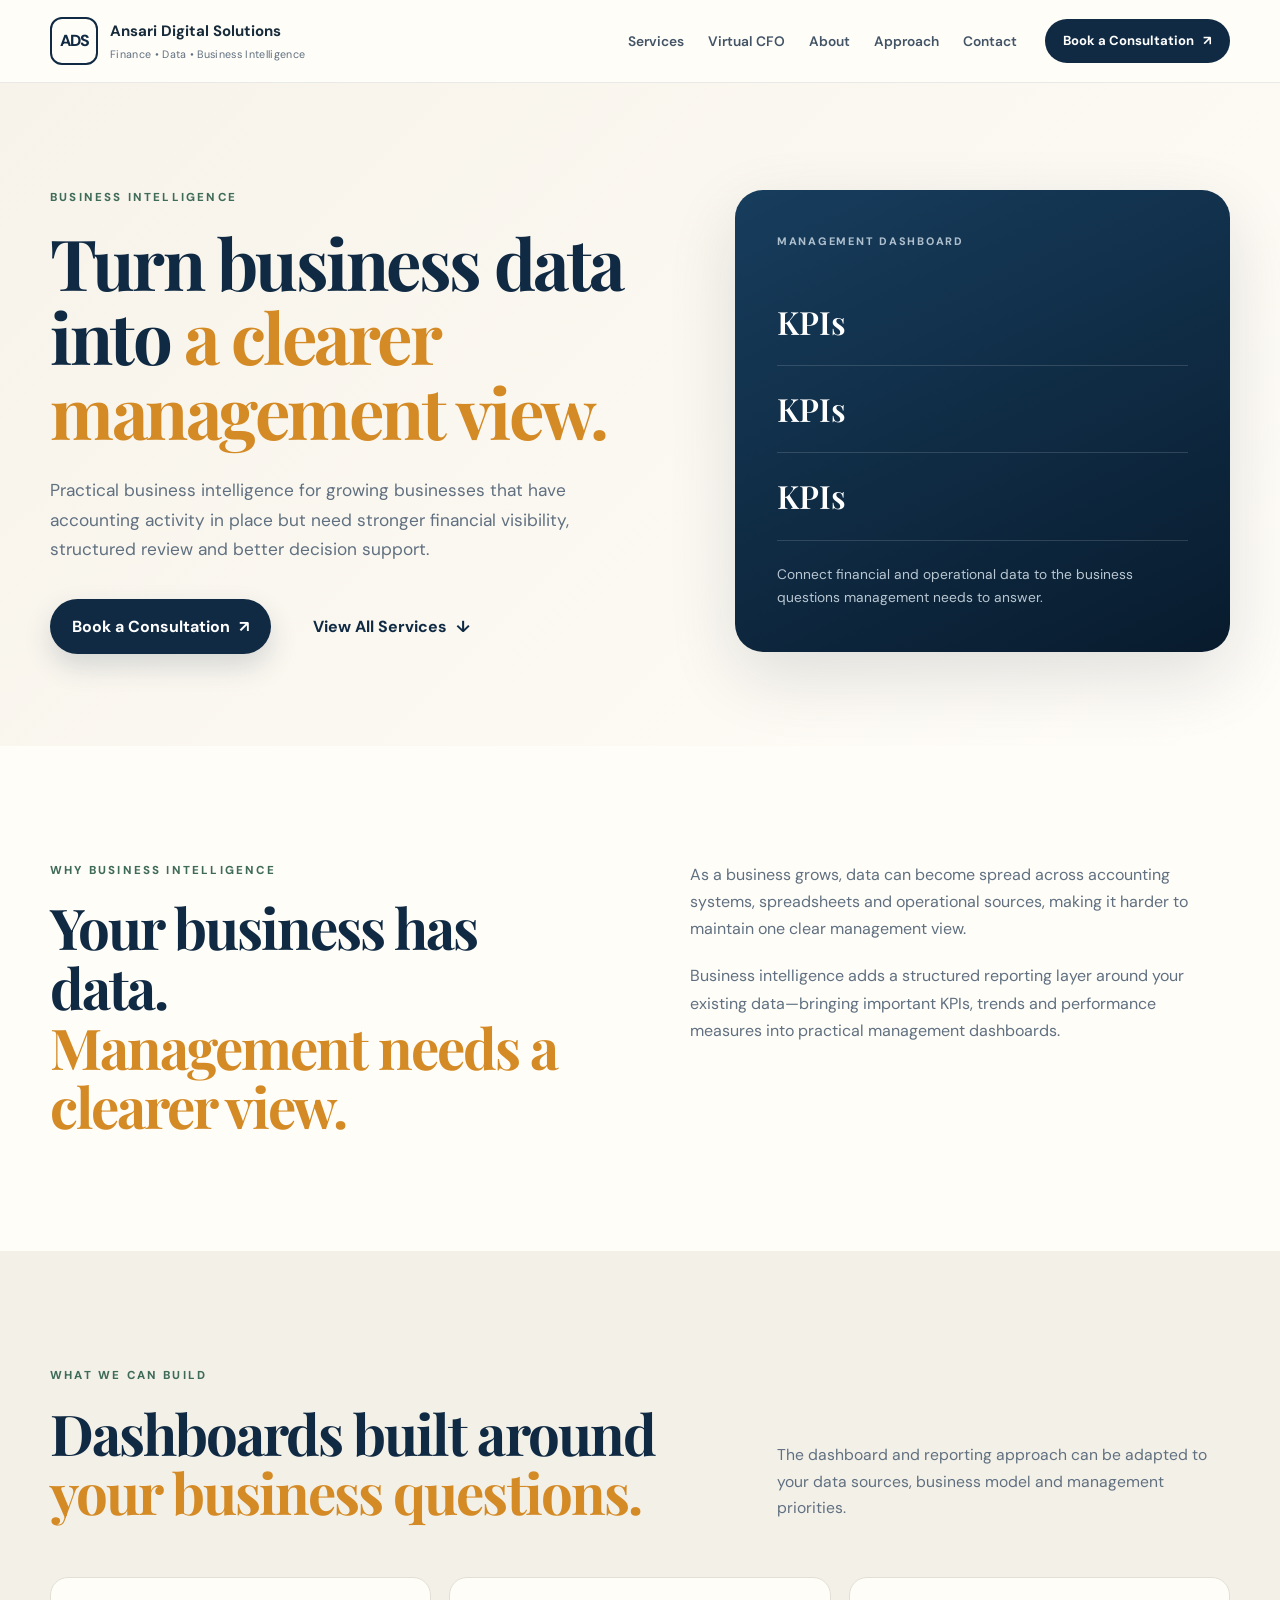
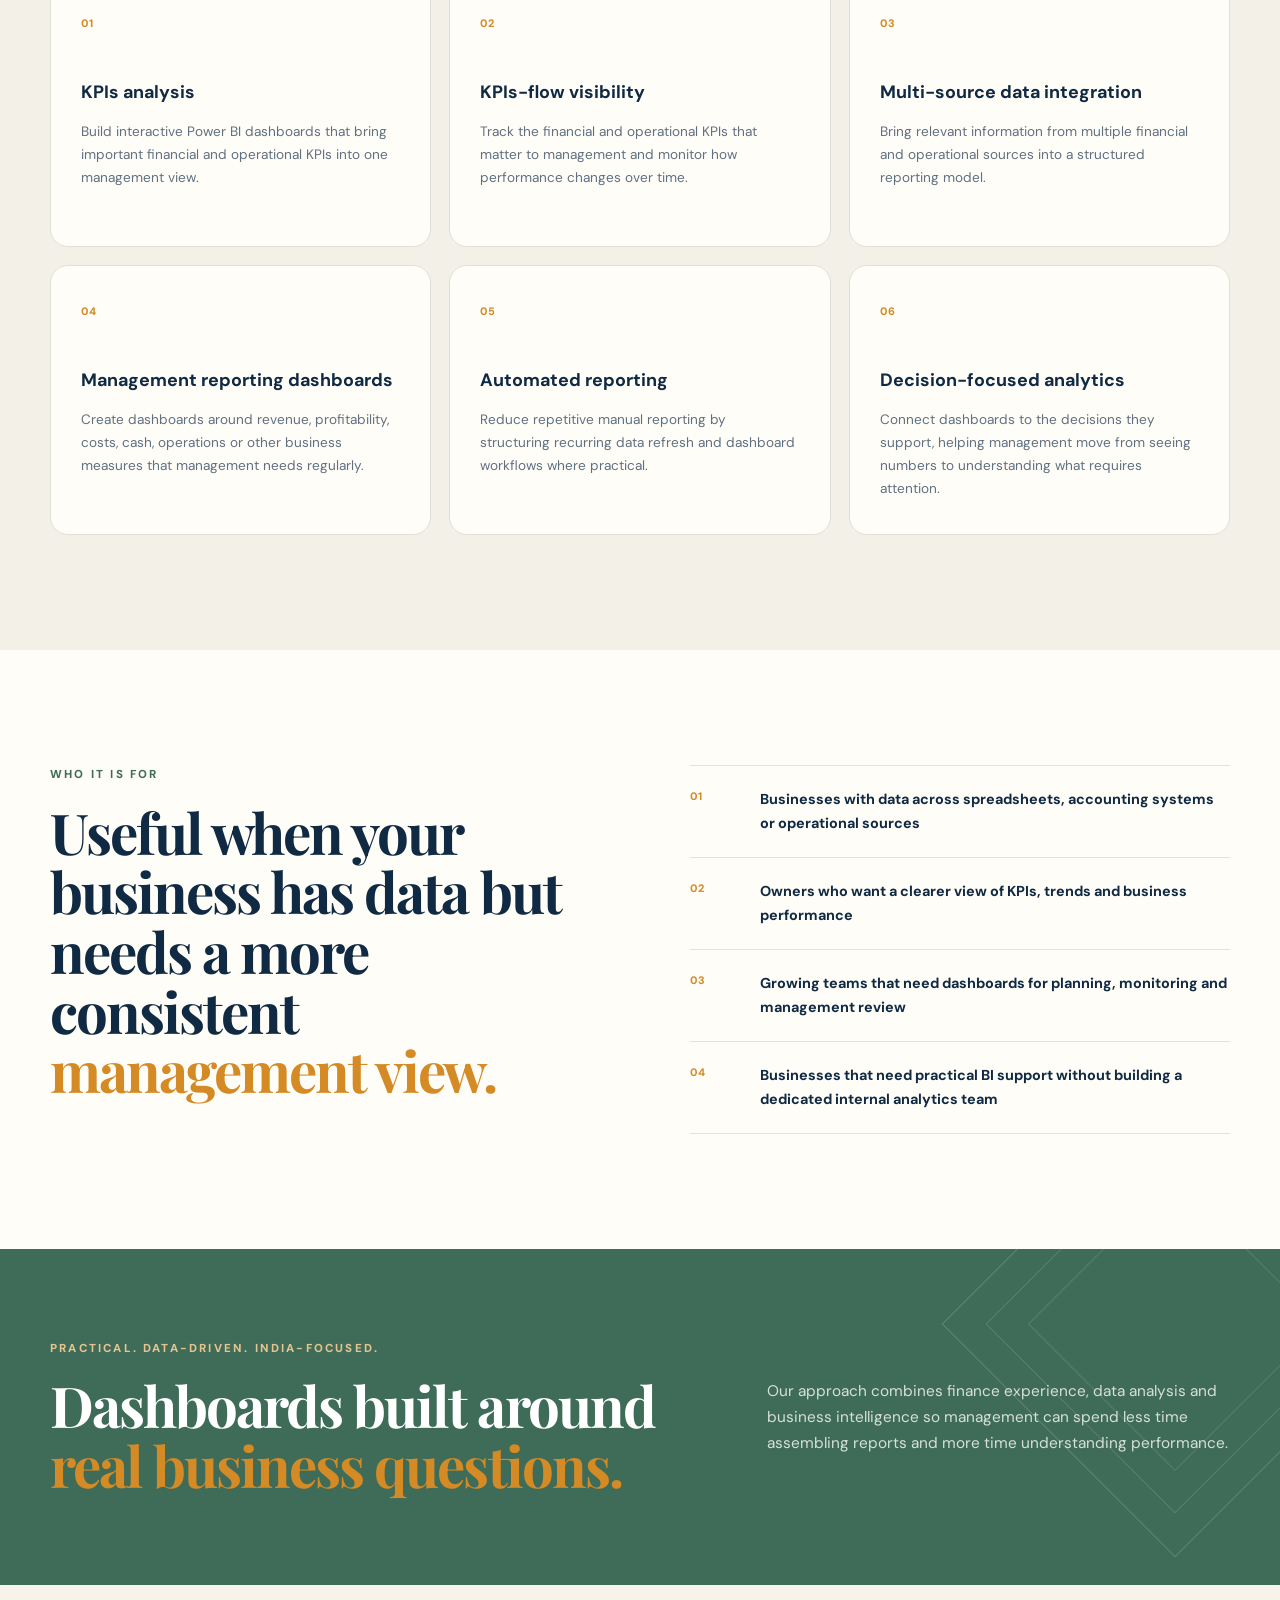
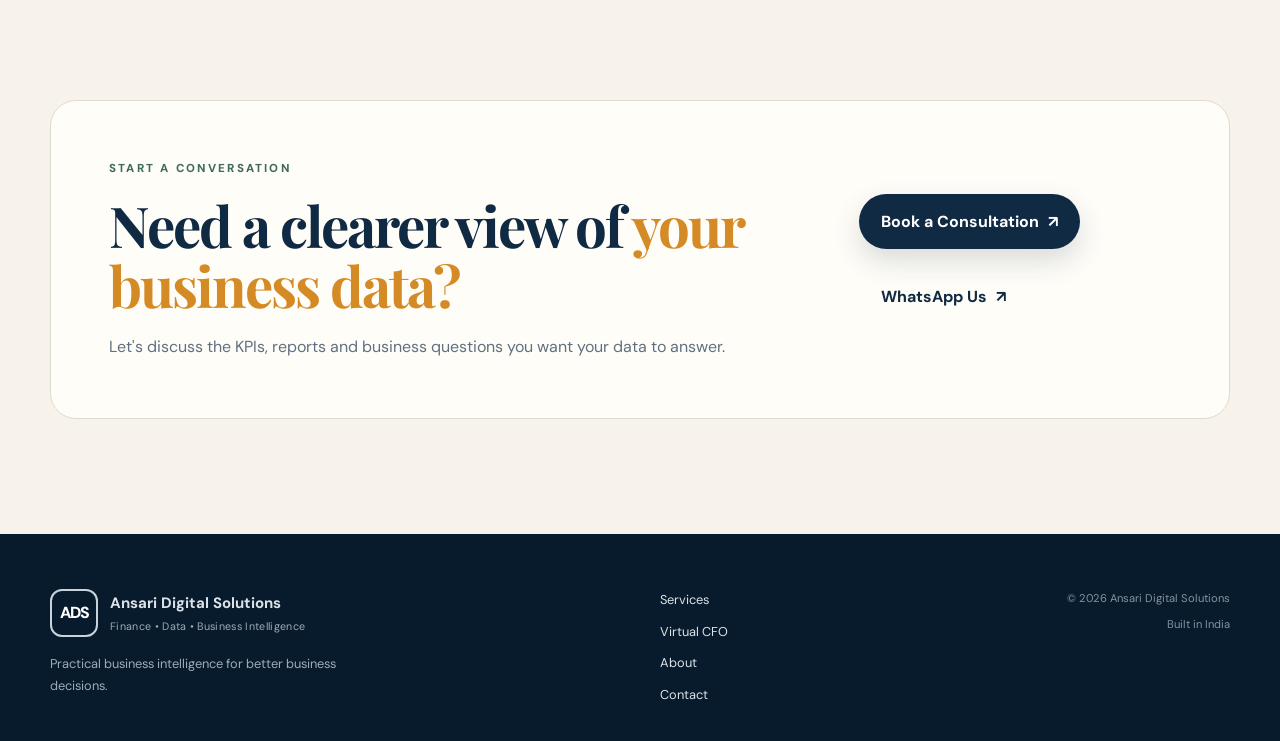
==== services/business-intelligence/index.html @ b64221fd "Add Business Intelligence service page" ====
<!DOCTYPE html>
<html lang="en">
<head>
    <meta charset="UTF-8">
    <meta name="viewport" content="width=device-width, initial-scale=1.0">
    <meta name="theme-color" content="#102a43">
    <title>Business Intelligence & Power BI Services in India | Ansari Digital Solutions</title>
    <meta name="description" content="Business intelligence and Power BI support for growing businesses in India, including management dashboards, KPI visualization, multi-source reporting and decision-focused analytics.">
    <link rel="canonical" href="https://www.ansaridigitalsolutions.com/services/business-intelligence/">
    <link rel="icon" href="/favicon.svg" type="image/svg+xml">
    <meta property="og:type" content="website">
    <meta property="og:url" content="https://www.ansaridigitalsolutions.com/services/business-intelligence/">
    <meta property="og:title" content="Business Intelligence & Power BI Services in India | Ansari Digital Solutions">
    <meta property="og:description" content="Practical business intelligence for growing businesses through financial review, cash-flow visibility, budgeting, MIS and decision support.">
    <meta property="og:site_name" content="Ansari Digital Solutions">
    <meta name="twitter:card" content="summary">
    <meta name="twitter:title" content="Business Intelligence & Power BI Services in India | Ansari Digital Solutions">
    <meta name="twitter:description" content="Practical business intelligence for growing businesses through financial review, cash-flow visibility, budgeting, MIS and decision support.">
    <link rel="preconnect" href="https://fonts.googleapis.com">
    <link rel="preconnect" href="https://fonts.gstatic.com" crossorigin>
    <link href="https://fonts.googleapis.com/css2?family=DM+Sans:wght@400;500;600;700&family=Playfair+Display:wght@600;700&display=swap" rel="stylesheet">
    <link rel="stylesheet" href="/style.css">
    <script async src="https://www.googletagmanager.com/gtag/js?id=G-NCTJ4J617J"></script>
    <script>
        window.dataLayer = window.dataLayer || [];
        function gtag(){dataLayer.push(arguments);}
        gtag('js', new Date());
        gtag('config', 'G-NCTJ4J617J');
    </script>
    <script type="application/ld+json">
    {
      "@context": "https://schema.org",
      "@type": "Service",
      "name": "Business Intelligence",
      "serviceType": "Business Intelligence",
      "description": "Business intelligence that turns financial and operational data into practical dashboards, KPIs and management insights for better decisions.",
      "provider": {
        "@type": "Organization",
        "name": "Ansari Digital Solutions",
        "url": "https://www.ansaridigitalsolutions.com/"
      },
      "areaServed": {
        "@type": "Country",
        "name": "India"
      }
    }
    </script>
</head>
<body class="service-page">
    <header class="site-header">
        <nav class="navbar container" aria-label="Primary navigation">
            <a class="brand" href="/" aria-label="Ansari Digital Solutions home">
                <span class="brand-mark">ADS</span>
                <span class="brand-copy">
                    <strong>Ansari Digital Solutions</strong>
                    <small>Finance • Data • Business Intelligence</small>
                </span>
            </a>

            <button class="menu-toggle" type="button" aria-expanded="false" aria-controls="primary-menu" aria-label="Open navigation">
                <span></span><span></span><span></span>
            </button>

            <div class="nav-wrap" id="primary-menu">
                <ul class="nav-links">
                    <li><a href="/#services">Services</a></li>
                    <li><a href="/#virtual-cfo">Virtual CFO</a></li>
                    <li><a href="/#about">About</a></li>
                    <li><a href="/#approach">Approach</a></li>
                    <li><a href="/#contact">Contact</a></li>
                </ul>
                <a href="/#contact" class="nav-button">Book a Consultation <span>↗</span></a>
            </div>
        </nav>
    </header>

    <main>
        <section class="service-hero">
            <div class="container service-hero-grid">
                <div>
                    <p class="eyebrow">BUSINESS INTELLIGENCE</p>
                    <h1>Turn business data into <em>a clearer management view.</em></h1>
                    <p class="service-lead">Practical business intelligence for growing businesses that have accounting activity in place but need stronger financial visibility, structured review and better decision support.</p>
                    <div class="hero-actions">
                        <a class="button button-primary" href="/#contact">Book a Consultation <span>↗</span></a>
                        <a class="button button-text" href="/#services">View All Services <span>↓</span></a>
                    </div>
                </div>
                <div class="service-hero-card">
                    <span>MANAGEMENT DASHBOARD</span>
                    <strong>KPIs</strong>
                    <strong>KPIs</strong>
                    <strong>KPIs</strong>
                    <p>Connect financial and operational data to the business questions management needs to answer.</p>
                </div>
            </div>
        </section>

        <section class="section">
            <div class="container service-intro-grid">
                <div>
                    <p class="eyebrow">WHY BUSINESS INTELLIGENCE</p>
                    <h2>Your business has data.<br><em>Management needs a clearer view.</em></h2>
                </div>
                <div class="service-copy">
                    <p>As a business grows, data can become spread across accounting systems, spreadsheets and operational sources, making it harder to maintain one clear management view.</p>
                    <p>Business intelligence adds a structured reporting layer around your existing data—bringing important KPIs, trends and performance measures into practical management dashboards.</p>
                </div>
            </div>
        </section>

        <section class="service-feature-section">
            <div class="container">
                <div class="section-heading">
                    <div>
                        <p class="eyebrow">WHAT WE CAN BUILD</p>
                        <h2>Dashboards built around <em>your business questions.</em></h2>
                    </div>
                    <p>The dashboard and reporting approach can be adapted to your data sources, business model and management priorities.</p>
                </div>

                <div class="service-feature-grid">
                    <article>
                        <span>01</span>
                        <h3>KPIs analysis</h3>
                        <p>Build interactive Power BI dashboards that bring important financial and operational KPIs into one management view.</p>
                    </article>
                    <article>
                        <span>02</span>
                        <h3>KPIs-flow visibility</h3>
                        <p>Track the financial and operational KPIs that matter to management and monitor how performance changes over time.</p>
                    </article>
                    <article>
                        <span>03</span>
                        <h3>Multi-source data integration</h3>
                        <p>Bring relevant information from multiple financial and operational sources into a structured reporting model.</p>
                    </article>
                    <article>
                        <span>04</span>
                        <h3>Management reporting dashboards</h3>
                        <p>Create dashboards around revenue, profitability, costs, cash, operations or other business measures that management needs regularly.</p>
                    </article>
                    <article>
                        <span>05</span>
                        <h3>Automated reporting</h3>
                        <p>Reduce repetitive manual reporting by structuring recurring data refresh and dashboard workflows where practical.</p>
                    </article>
                    <article>
                        <span>06</span>
                        <h3>Decision-focused analytics</h3>
                        <p>Connect dashboards to the decisions they support, helping management move from seeing numbers to understanding what requires attention.</p>
                    </article>
                </div>
            </div>
        </section>

        <section class="section service-fit-section">
            <div class="container service-fit-grid">
                <div>
                    <p class="eyebrow">WHO IT IS FOR</p>
                    <h2>Useful when your business has data but needs a more consistent <em>management view.</em></h2>
                </div>
                <div class="fit-list">
                    <div><span>01</span><strong>Businesses with data across spreadsheets, accounting systems or operational sources</strong></div>
                    <div><span>02</span><strong>Owners who want a clearer view of KPIs, trends and business performance</strong></div>
                    <div><span>03</span><strong>Growing teams that need dashboards for planning, monitoring and management review</strong></div>
                    <div><span>04</span><strong>Businesses that need practical BI support without building a dedicated internal analytics team</strong></div>
                </div>
            </div>
        </section>

        <section class="india-section">
            <div class="container india-inner">
                <div>
                    <p class="eyebrow">PRACTICAL. DATA-DRIVEN. INDIA-FOCUSED.</p>
                    <h2>Dashboards built around <em>real business questions.</em></h2>
                </div>
                <p>Our approach combines finance experience, data analysis and business intelligence so management can spend less time assembling reports and more time understanding performance.</p>
            </div>
            <div class="pattern" aria-hidden="true"></div>
        </section>

        <section class="section service-cta-section">
            <div class="container service-cta">
                <div>
                    <p class="eyebrow">START A CONVERSATION</p>
                    <h2>Need a clearer view of <em>your business data?</em></h2>
                    <p>Let's discuss the KPIs, reports and business questions you want your data to answer.</p>
                </div>
                <div class="hero-actions">
                    <a class="button button-primary" href="/#contact">Book a Consultation <span>↗</span></a>
                    <a class="button button-text" href="https://wa.me/919288440270?text=Hello%20Ansari%20Digital%20Solutions%2C%20I%20would%20like%20to%20discuss%20Virtual%20CFO%20support." target="_blank" rel="noopener noreferrer">WhatsApp Us <span>↗</span></a>
                </div>
            </div>
        </section>
    </main>

    <footer class="site-footer">
        <div class="container footer-grid">
            <div>
                <a class="brand footer-brand" href="/">
                    <span class="brand-mark">ADS</span>
                    <span class="brand-copy"><strong>Ansari Digital Solutions</strong><small>Finance • Data • Business Intelligence</small></span>
                </a>
                <p>Practical business intelligence for better business decisions.</p>
            </div>
            <div class="footer-links">
                <a href="/#services">Services</a>
                <a href="/services/virtual-cfo/">Virtual CFO</a>
                <a href="/#about">About</a>
                <a href="/#contact">Contact</a>
            </div>
            <div class="footer-note">
                <span>© 2026 Ansari Digital Solutions</span>
                <span>Built in India</span>
            </div>
        </div>
    </footer>

    <script src="/script.js"></script>
</body>
</html>
---- style.css ----
:root {
    --navy: #102a43;
    --navy-deep: #081b2d;
    --ink: #172b3a;
    --muted: #607080;
    --cream: #f7f3ea;
    --paper: #fffdf8;
    --line: #dfe3e6;
    --saffron: #d48a25;
    --green: #3f6b59;
    --white: #ffffff;
    --shadow: 0 24px 70px rgba(8, 27, 45, 0.12);
    --radius: 18px;
    --max: 1180px;
}

* { margin: 0; padding: 0; box-sizing: border-box; }
html { scroll-behavior: smooth; }
body {
    font-family: "DM Sans", Arial, sans-serif;
    color: var(--ink);
    background: var(--paper);
    line-height: 1.7;
}
body.menu-open { overflow: hidden; }
a { color: inherit; text-decoration: none; }
button { font: inherit; }
.container { width: min(var(--max), calc(100% - 48px)); margin-inline: auto; }

.site-header {
    position: sticky;
    top: 0;
    z-index: 1000;
    background: rgba(255, 253, 248, 0.94);
    backdrop-filter: blur(16px);
    border-bottom: 1px solid rgba(16, 42, 67, 0.09);
}
.navbar {
    min-height: 82px;
    display: flex;
    align-items: center;
    justify-content: space-between;
    gap: 28px;
}
.brand { display: inline-flex; align-items: center; gap: 12px; min-width: 0; }
.brand-mark {
    display: grid;
    place-items: center;
    width: 48px;
    height: 48px;
    border: 2px solid var(--navy);
    border-radius: 12px;
    color: var(--navy);
    font-weight: 800;
    letter-spacing: -1px;
}
.brand-copy { display: flex; flex-direction: column; min-width: 0; }
.brand-copy strong { font-size: .94rem; white-space: nowrap; }
.brand-copy small { color: var(--muted); font-size: .67rem; letter-spacing: .03em; white-space: nowrap; }

.nav-wrap { display: flex; align-items: center; gap: 28px; }
.nav-links { display: flex; list-style: none; gap: 24px; }
.nav-links a { color: #425466; font-size: .86rem; font-weight: 600; transition: color .2s ease; }
.nav-links a:hover { color: var(--navy); }
.nav-button, .button {
    display: inline-flex;
    align-items: center;
    justify-content: center;
    gap: 9px;
    border-radius: 999px;
    font-weight: 700;
    transition: transform .2s ease, box-shadow .2s ease, background .2s ease;
}
.nav-button { padding: 11px 18px; background: var(--navy); color: var(--white); font-size: .82rem; }
.nav-button:hover, .button:hover { transform: translateY(-2px); }
.menu-toggle { display: none; border: 0; background: transparent; cursor: pointer; }
.menu-toggle span { display: block; width: 25px; height: 2px; margin: 5px; background: var(--navy); }

.hero {
    position: relative;
    overflow: hidden;
    padding: 105px 0 92px;
    background:
        radial-gradient(circle at 82% 25%, rgba(212, 138, 37, .11), transparent 25%),
        linear-gradient(135deg, var(--cream), var(--paper));
}
.hero::before {
    content: "";
    position: absolute;
    inset: 0;
    opacity: .28;
    background-image: linear-gradient(45deg, transparent 48%, rgba(63,107,89,.12) 49%, transparent 51%);
    background-size: 34px 34px;
    mask-image: linear-gradient(to right, transparent, black 65%);
}
.hero-grid { position: relative; display: grid; grid-template-columns: 1.04fr .96fr; align-items: center; gap: 80px; }
.eyebrow {
    margin-bottom: 17px;
    color: var(--green);
    font-size: .72rem;
    font-weight: 800;
    letter-spacing: .19em;
}
.hero h1, h2 {
    font-family: "Playfair Display", Georgia, serif;
    font-weight: 700;
    letter-spacing: -.035em;
    line-height: 1.06;
}
.hero h1 { max-width: 760px; font-size: clamp(3.3rem, 6vw, 5.9rem); color: var(--navy); }
h2 { font-size: clamp(2.3rem, 4.4vw, 4.2rem); color: var(--navy); }
em { color: var(--saffron); font-style: normal; }
.hero-lead { max-width: 660px; margin: 28px 0 34px; color: #506172; font-size: 1.08rem; }
.hero-actions { display: flex; align-items: center; gap: 20px; flex-wrap: wrap; }
.button { padding: 14px 22px; }
.button-primary { background: var(--navy); color: var(--white); box-shadow: 0 12px 28px rgba(16,42,67,.16); }
.button-text { color: var(--navy); }
.trust-line { display: flex; flex-wrap: wrap; gap: 10px; margin-top: 38px; color: #7b6f5c; font-size: .77rem; font-weight: 600; }

.hero-panel {
    position: relative;
    min-height: 460px;
    padding: 28px;
    overflow: hidden;
    border-radius: 28px;
    color: var(--white);
    background: linear-gradient(155deg, #173d5d, #081b2d);
    box-shadow: var(--shadow);
}
.panel-top { display: flex; justify-content: space-between; color: #b9c8d5; font-size: .68rem; font-weight: 800; letter-spacing: .15em; }
.status-dot { color: #b6c8bc; }
.panel-main { position: relative; z-index: 2; padding-top: 82px; }
.panel-label { color: #aebfcd; font-size: .8rem; text-transform: uppercase; letter-spacing: .12em; }
.panel-value { margin-top: 8px; font-family: "Playfair Display", Georgia, serif; font-size: 2.7rem; line-height: 1.1; }
.chart { display: flex; align-items: end; gap: 10px; height: 150px; margin-top: 45px; padding-bottom: 2px; border-bottom: 1px solid rgba(255,255,255,.2); }
.chart span { flex: 1; border-radius: 5px 5px 0 0; background: linear-gradient(to top, rgba(212,138,37,.35), #d48a25); }
.panel-bottom { position: absolute; z-index: 2; right: 28px; bottom: 28px; left: 28px; display: grid; grid-template-columns: 1fr 1fr; gap: 20px; padding-top: 18px; border-top: 1px solid rgba(255,255,255,.16); }
.panel-bottom div { display: flex; flex-direction: column; }
.panel-bottom small { color: #91a6b7; font-size: .6rem; letter-spacing: .15em; }
.panel-bottom strong { margin-top: 3px; font-size: .78rem; }
.indian-detail { position: absolute; width: 210px; height: 210px; right: -60px; top: 80px; border: 1px solid rgba(212,138,37,.3); transform: rotate(45deg); opacity: .7; }
.indian-detail::after { content: ""; position: absolute; inset: 24px; border: 1px solid rgba(212,138,37,.2); }

.numbers-strip { background: var(--navy); color: var(--white); }
.numbers-grid { display: grid; grid-template-columns: repeat(4, 1fr); }
.numbers-grid div { min-height: 125px; display: flex; flex-direction: column; justify-content: center; padding: 20px 25px; border-right: 1px solid rgba(255,255,255,.12); }
.numbers-grid div:last-child { border-right: 0; }
.numbers-grid strong { font-family: "Playfair Display", Georgia, serif; font-size: 2.1rem; color: #f2bd68; line-height: 1; }
.numbers-grid span { margin-top: 7px; color: #c6d2dc; font-size: .73rem; }

.section { padding: 115px 0; }
.two-column { display: grid; grid-template-columns: 1fr 1fr; gap: 100px; }
.problem-section { background: var(--paper); }
.problem-copy > p { max-width: 550px; margin-bottom: 30px; color: var(--muted); font-size: 1.03rem; }
.question-list { border-top: 1px solid var(--line); }
.question-list div { display: grid; grid-template-columns: 55px 1fr; align-items: center; padding: 18px 0; border-bottom: 1px solid var(--line); }
.question-list span { color: var(--saffron); font-size: .7rem; font-weight: 800; }
.question-list strong { color: var(--navy); font-size: .93rem; }

.services-section { background: #f3f0e8; }
.section-heading { display: grid; grid-template-columns: 1fr .7fr; gap: 80px; align-items: end; margin-bottom: 55px; }
.section-heading > p { color: var(--muted); font-size: .98rem; }
.services-grid { display: grid; grid-template-columns: repeat(6, 1fr); gap: 18px; }
.service-card { grid-column: span 2; position: relative; min-height: 300px; padding: 28px; background: var(--paper); border: 1px solid #e2dfd6; border-radius: var(--radius); transition: transform .25s ease, box-shadow .25s ease; }
.service-card:nth-child(4) { grid-column: 2 / span 2; }
.service-card:hover { transform: translateY(-6px); box-shadow: 0 20px 45px rgba(16,42,67,.09); }
.service-card.featured { background: var(--navy); color: var(--white); border-color: var(--navy); }
.service-number { position: absolute; top: 26px; right: 28px; color: #9ba5ab; font-size: .68rem; font-weight: 800; }
.featured .service-number { color: #9eafbc; }
.service-icon { width: 42px; height: 42px; display: grid; place-items: center; margin-bottom: 48px; border-radius: 10px; background: #eee9dd; color: var(--navy); font-weight: 800; }
.featured .service-icon { background: rgba(212,138,37,.16); color: #efbb69; }
.service-card h3 { margin-bottom: 13px; color: inherit; font-size: 1.15rem; }
.service-card p { color: #687786; font-size: .86rem; }
.featured p { color: #b9c7d2; }
.service-card a { display: inline-flex; gap: 7px; margin-top: 22px; color: #efbb69; font-size: .78rem; font-weight: 800; }

.cfo-section { background: var(--navy-deep); color: var(--white); }
.cfo-grid { display: grid; grid-template-columns: .85fr 1.15fr; gap: 100px; }
.cfo-intro h2 { color: var(--white); }
.cfo-intro > p { max-width: 510px; margin: 25px 0 30px; color: #bac7d1; }
.cfo-intro .button-primary { background: #f0b85f; color: var(--navy-deep); box-shadow: none; }
.cfo-list > div { display: grid; grid-template-columns: 55px 1fr; gap: 20px; padding: 22px 0; border-bottom: 1px solid rgba(255,255,255,.13); }
.cfo-list > div:first-child { border-top: 1px solid rgba(255,255,255,.13); }
.cfo-list > div > span { color: #d7a052; font-size: .7rem; font-weight: 800; }
.cfo-list h3 { font-size: 1rem; }
.cfo-list p { margin-top: 3px; color: #aebbc5; font-size: .82rem; }

.about-section { background: var(--cream); }
.about-grid { display: grid; grid-template-columns: .7fr 1.3fr; gap: 100px; align-items: center; }
.about-portrait { position: relative; min-height: 410px; display: grid; place-items: center; overflow: hidden; border-radius: 28px; background: var(--navy); box-shadow: var(--shadow); }
.portrait-mark { font-family: "Playfair Display", Georgia, serif; font-size: 7rem; color: #e5ad59; }
.about-portrait > span { position: absolute; left: 28px; bottom: 25px; color: #b8c6d0; font-size: .66rem; font-weight: 800; letter-spacing: .16em; }
.about-copy .lead { margin: 27px 0 17px; color: #4f6070; font-size: 1.06rem; }
.about-copy > p:not(.lead) { max-width: 720px; color: #697786; font-size: .92rem; }
.credentials { display: flex; flex-wrap: wrap; gap: 9px; margin-top: 28px; }
.credentials span { padding: 8px 12px; border: 1px solid #d6d4cc; border-radius: 999px; color: var(--navy); font-size: .69rem; font-weight: 700; }

.approach-section { background: var(--paper); }
.centered { display: block; max-width: 720px; margin-inline: auto; text-align: center; }
.centered > p:last-child { margin: 20px auto 0; color: var(--muted); }
.approach-grid { display: grid; grid-template-columns: repeat(5, 1fr); margin-top: 60px; border-top: 1px solid var(--line); }
.approach-grid div { padding: 25px 18px; border-right: 1px solid var(--line); }
.approach-grid div:last-child { border-right: 0; }
.approach-grid span { color: var(--saffron); font-size: .68rem; font-weight: 800; }
.approach-grid h3 { margin: 30px 0 8px; color: var(--navy); font-size: 1rem; }
.approach-grid p { color: var(--muted); font-size: .78rem; }

.india-section { position: relative; overflow: hidden; padding: 90px 0; color: var(--white); background: var(--green); }
.india-inner { position: relative; z-index: 2; display: grid; grid-template-columns: 1fr .75fr; gap: 100px; align-items: center; }
.india-section h2 { color: var(--white); }
.india-section .eyebrow { color: #e5c48d; }
.india-inner > p { color: #d7e0da; font-size: .96rem; }
.pattern { position: absolute; right: -60px; top: -90px; width: 330px; height: 330px; border: 1px solid rgba(255,255,255,.18); transform: rotate(45deg); }
.pattern::before, .pattern::after { content: ""; position: absolute; inset: 30px; border: 1px solid rgba(255,255,255,.13); }
.pattern::after { inset: 60px; }

.contact-section { padding-bottom: 120px; background: var(--cream); }
.contact-card { display: grid; grid-template-columns: 1fr .7fr; gap: 80px; padding: 60px; border: 1px solid #dedbd1; border-radius: 26px; background: var(--paper); box-shadow: 0 18px 50px rgba(16,42,67,.06); }
.contact-card > div:first-child > p:last-child { max-width: 560px; margin-top: 20px; color: var(--muted); }
.contact-details { display: flex; flex-direction: column; justify-content: center; align-items: flex-start; gap: 18px; }
.contact-email { color: var(--navy); font-family: "Playfair Display", Georgia, serif; font-size: 1.55rem; word-break: break-word; }
.contact-details > p { color: #78828a; font-size: .76rem; }

.site-footer { padding: 55px 0 35px; background: var(--navy-deep); color: #dbe3e9; }
.footer-grid { display: grid; grid-template-columns: 1.4fr .6fr .7fr; gap: 50px; }
.footer-brand .brand-mark { border-color: #c8d3dc; color: #fff; }
.footer-brand .brand-copy small { color: #9eacb7; }
.footer-grid > div:first-child > p { max-width: 330px; margin-top: 16px; color: #9eacb7; font-size: .8rem; }
.footer-links { display: grid; align-content: start; gap: 10px; font-size: .8rem; }
.footer-links a:hover { color: #f0b85f; }
.footer-note { display: grid; align-content: start; gap: 7px; color: #8393a0; font-size: .7rem; text-align: right; }

@media (max-width: 1000px) {
    .hero-grid, .two-column, .cfo-grid, .about-grid, .contact-card { grid-template-columns: 1fr; gap: 55px; }
    .hero-panel { max-width: 650px; width: 100%; margin-inline: auto; }
    .section-heading, .india-inner { grid-template-columns: 1fr; gap: 20px; }
    .services-grid { grid-template-columns: repeat(2, 1fr); }
    .service-card, .service-card:nth-child(4) { grid-column: auto; }
    .approach-grid { grid-template-columns: repeat(2, 1fr); }
    .approach-grid div:nth-child(2n) { border-right: 0; }
    .approach-grid div { border-bottom: 1px solid var(--line); }
    .footer-grid { grid-template-columns: 1fr 1fr; }
    .footer-note { text-align: left; }
}

@media (max-width: 760px) {
    .container { width: min(var(--max), calc(100% - 32px)); }
    .navbar { min-height: 72px; }
    .brand-copy small { display: none; }
    .menu-toggle { display: block; z-index: 1002; }
    .nav-wrap {
        position: fixed;
        inset: 72px 0 auto 0;
        display: none;
        padding: 24px 20px 30px;
        flex-direction: column;
        align-items: stretch;
        background: var(--paper);
        border-bottom: 1px solid var(--line);
        box-shadow: 0 20px 30px rgba(8,27,45,.08);
    }
    .nav-wrap.open { display: flex; }
    .nav-links { flex-direction: column; gap: 0; }
    .nav-links a { display: block; padding: 13px 4px; }
    .nav-button { text-align: center; }
    .hero { padding: 75px 0 65px; }
    .hero h1 { font-size: clamp(2.8rem, 14vw, 4.3rem); }
    .hero-panel { min-height: 390px; }
    .panel-main { padding-top: 60px; }
    .panel-value { font-size: 2.2rem; }
    .numbers-grid { grid-template-columns: 1fr 1fr; }
    .numbers-grid div { min-height: 105px; border-bottom: 1px solid rgba(255,255,255,.12); }
    .numbers-grid div:nth-child(2) { border-right: 0; }
    .section { padding: 80px 0; }
    .services-grid, .approach-grid, .footer-grid { grid-template-columns: 1fr; }
    .approach-grid div, .approach-grid div:nth-child(2n) { border-right: 0; }
    .about-portrait { min-height: 300px; }
    .contact-card { padding: 34px 25px; }
}

@media (max-width: 460px) {
    .brand-mark { width: 42px; height: 42px; }
    .brand-copy strong { font-size: .8rem; }
    .hero-actions { align-items: stretch; flex-direction: column; }
    .hero-actions .button { width: 100%; }
    .hero-panel { min-height: 350px; padding: 22px; }
    .panel-bottom { right: 22px; bottom: 22px; left: 22px; }
    .numbers-grid { grid-template-columns: 1fr; }
    .numbers-grid div { border-right: 0 !important; }
    .contact-email { font-size: 1.2rem; }
}

/* Service pages */
.service-hero {
    padding: 105px 0 92px;
    background: linear-gradient(135deg, var(--cream), var(--paper));
}
.service-hero-grid {
    display: grid;
    grid-template-columns: 1.1fr .9fr;
    gap: 80px;
    align-items: center;
}
.service-hero h1 {
    max-width: 850px;
    color: var(--navy);
    font-family: "Playfair Display", Georgia, serif;
    font-size: clamp(3rem, 5.5vw, 5.2rem);
    line-height: 1.06;
    letter-spacing: -.035em;
}
.service-lead {
    max-width: 720px;
    margin: 28px 0 34px;
    color: var(--muted);
    font-size: 1.08rem;
}
.service-hero-card {
    min-height: 390px;
    display: flex;
    flex-direction: column;
    justify-content: center;
    padding: 42px;
    border-radius: 28px;
    color: var(--white);
    background: linear-gradient(155deg, #173d5d, #081b2d);
    box-shadow: var(--shadow);
}
.service-hero-card > span {
    margin-bottom: 28px;
    color: #aebfcd;
    font-size: .68rem;
    font-weight: 800;
    letter-spacing: .16em;
}
.service-hero-card strong {
    padding: 16px 0;
    border-bottom: 1px solid rgba(255,255,255,.14);
    font-family: "Playfair Display", Georgia, serif;
    font-size: 2rem;
    font-weight: 600;
}
.service-hero-card p {
    margin-top: 22px;
    color: #b9c7d2;
    font-size: .86rem;
}
.service-intro-grid,
.service-fit-grid {
    display: grid;
    grid-template-columns: 1fr 1fr;
    gap: 100px;
    align-items: start;
}
.service-copy {
    color: var(--muted);
    font-size: 1rem;
}
.service-copy p + p { margin-top: 20px; }
.service-feature-section {
    padding: 115px 0;
    background: #f3f0e8;
}
.service-feature-grid {
    display: grid;
    grid-template-columns: repeat(3, 1fr);
    gap: 18px;
}
.service-feature-grid article {
    min-height: 270px;
    padding: 30px;
    border: 1px solid #e2dfd6;
    border-radius: var(--radius);
    background: var(--paper);
}
.service-feature-grid span,
.fit-list span {
    color: var(--saffron);
    font-size: .68rem;
    font-weight: 800;
}
.service-feature-grid h3 {
    margin: 42px 0 12px;
    color: var(--navy);
    font-size: 1.12rem;
}
.service-feature-grid p {
    color: var(--muted);
    font-size: .85rem;
}
.service-fit-section { background: var(--paper); }
.fit-list { border-top: 1px solid var(--line); }
.fit-list div {
    display: grid;
    grid-template-columns: 55px 1fr;
    gap: 15px;
    padding: 21px 0;
    border-bottom: 1px solid var(--line);
}
.fit-list strong {
    color: var(--navy);
    font-size: .9rem;
}
.service-cta-section { background: var(--cream); }
.service-cta {
    display: flex;
    align-items: center;
    justify-content: space-between;
    gap: 50px;
    padding: 58px;
    border: 1px solid #dedbd1;
    border-radius: 26px;
    background: var(--paper);
}
.service-cta > div:first-child { max-width: 700px; }
.service-cta > div:first-child > p:last-child {
    margin-top: 18px;
    color: var(--muted);
}

@media (max-width: 1000px) {
    .service-hero-grid,
    .service-intro-grid,
    .service-fit-grid {
        grid-template-columns: 1fr;
        gap: 55px;
    }
    .service-hero-card { max-width: 650px; width: 100%; }
    .service-feature-grid { grid-template-columns: repeat(2, 1fr); }
    .service-cta { flex-direction: column; align-items: flex-start; }
}
@media (max-width: 760px) {
    .service-hero { padding: 75px 0 65px; }
    .service-hero h1 { font-size: clamp(2.8rem, 13vw, 4.3rem); }
    .service-feature-section { padding: 80px 0; }
    .service-feature-grid { grid-template-columns: 1fr; }
    .service-cta { padding: 34px 25px; }
}
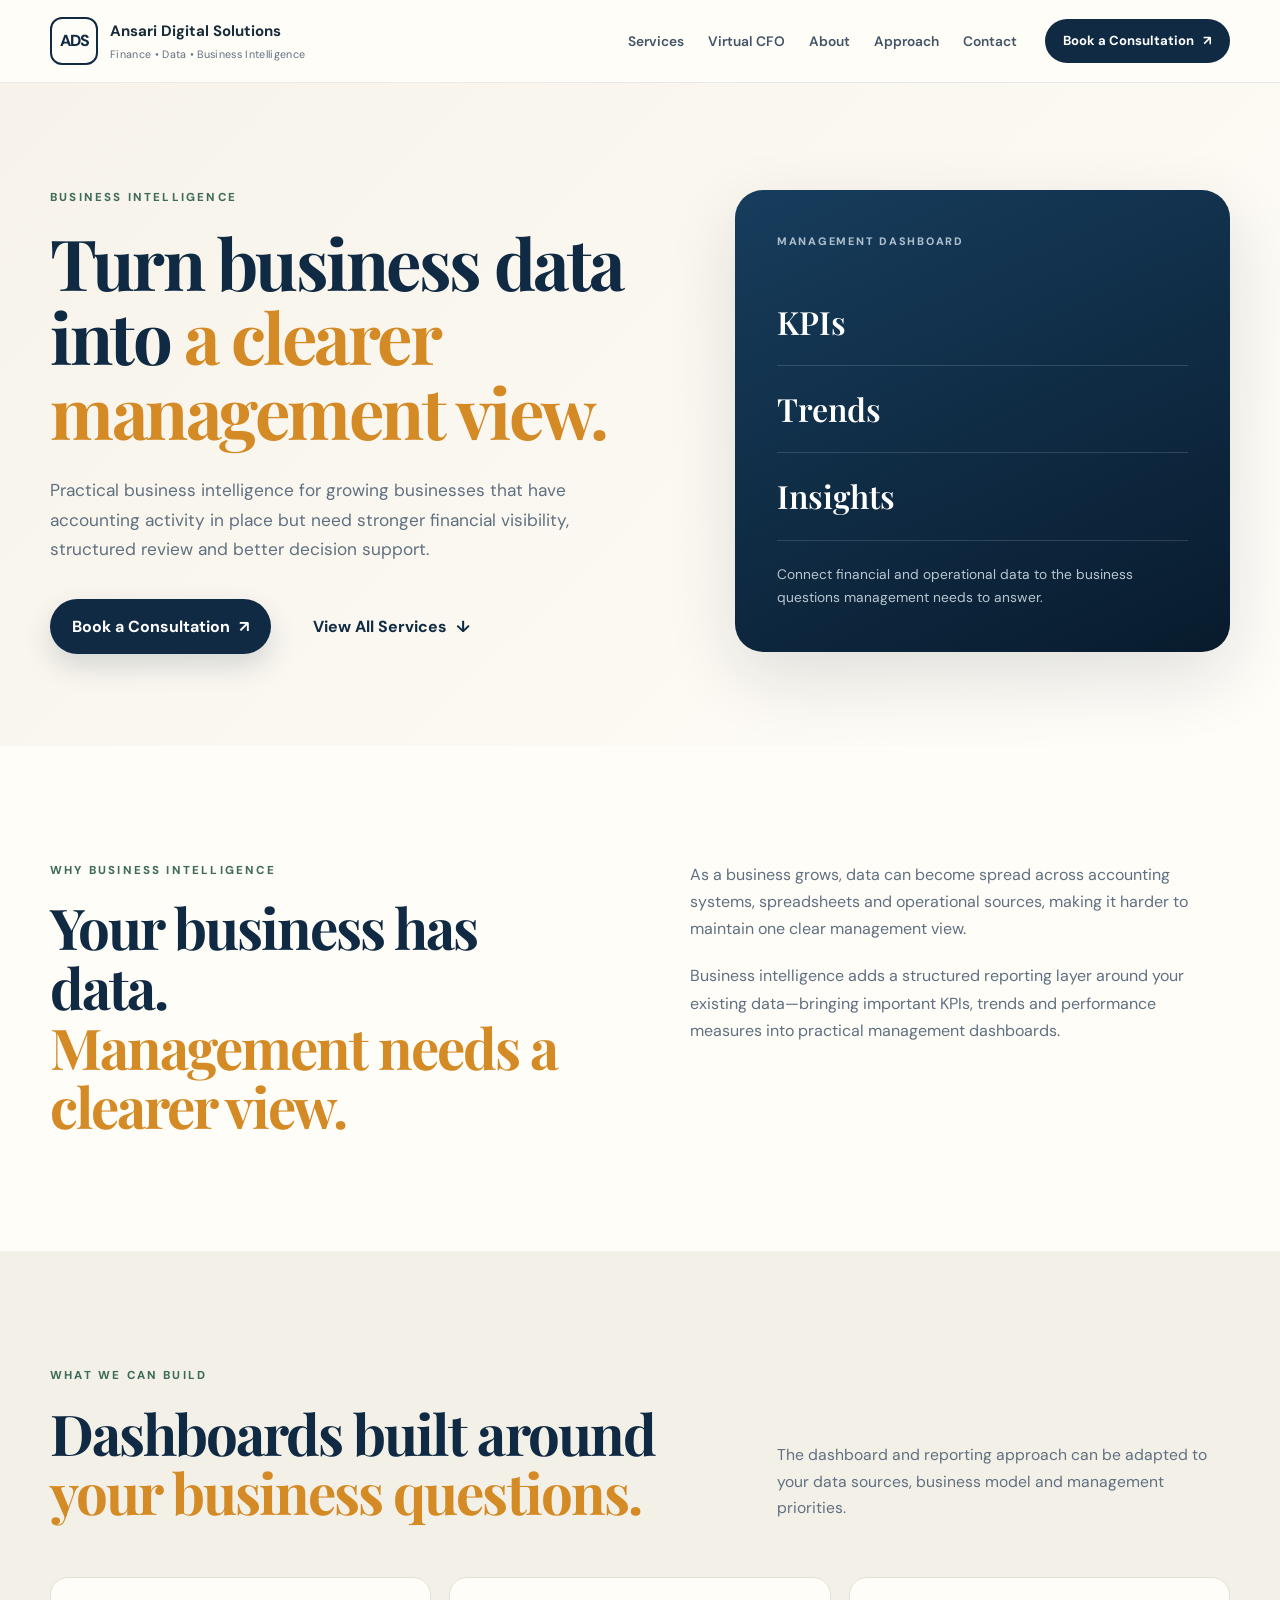
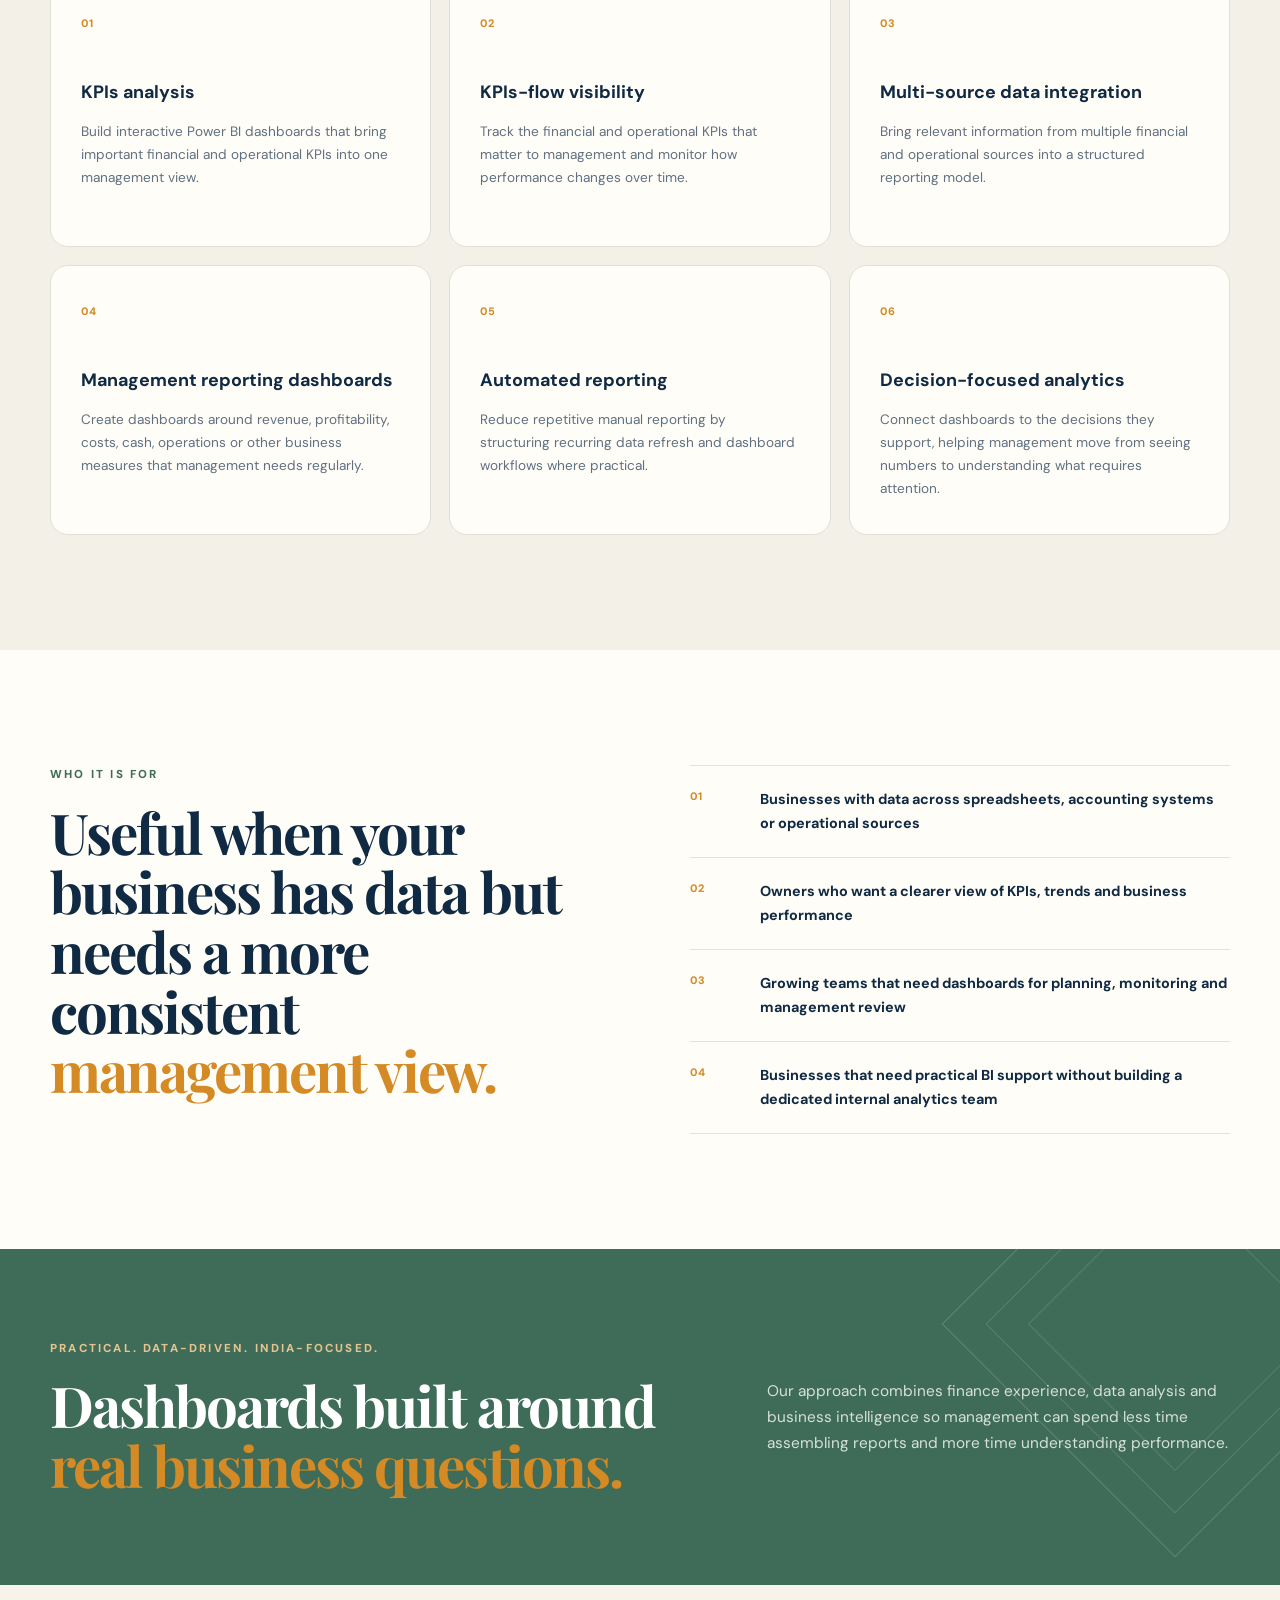
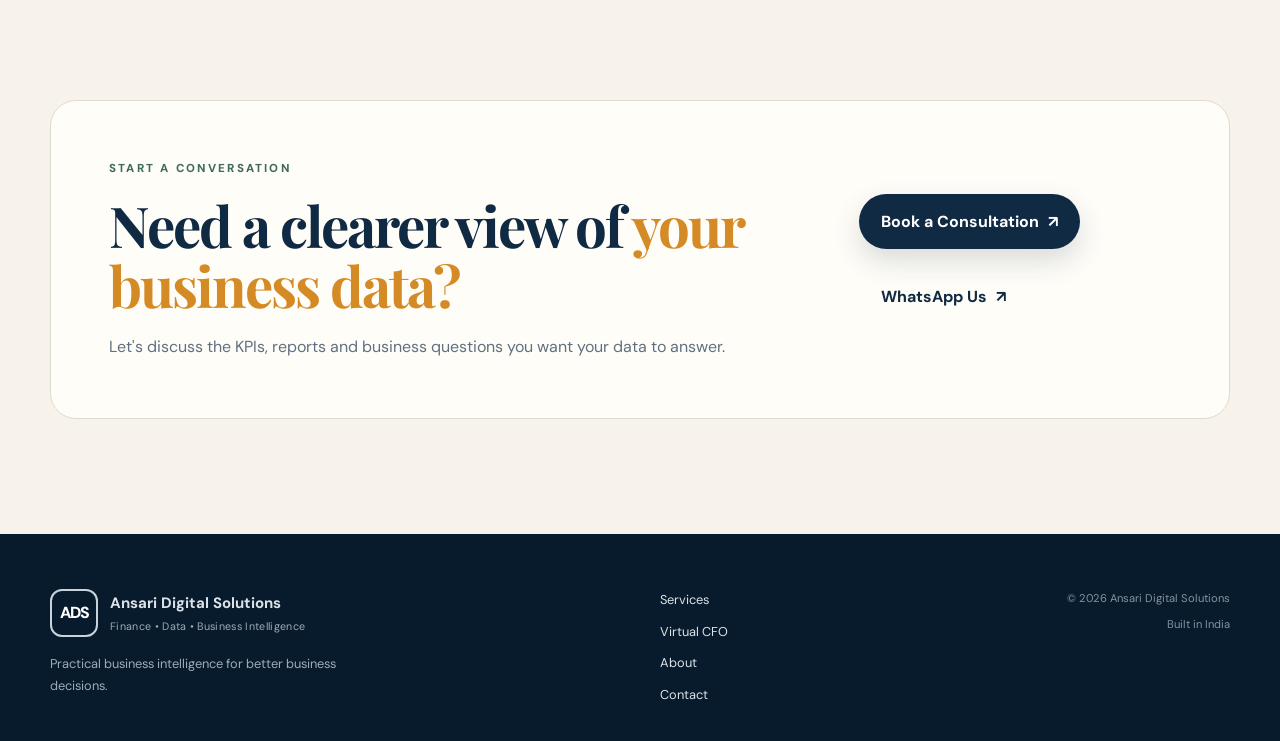
==== commit 8ac20e2f: "Update Business Intelligence hero metrics" ====
--- a/services/business-intelligence/index.html
+++ b/services/business-intelligence/index.html
@@ -89,8 +89,8 @@
                 <div class="service-hero-card">
                     <span>MANAGEMENT DASHBOARD</span>
                     <strong>KPIs</strong>
-                    <strong>KPIs</strong>
-                    <strong>KPIs</strong>
+                    <strong>Trends</strong>
+                    <strong>Insights</strong>
                     <p>Connect financial and operational data to the business questions management needs to answer.</p>
                 </div>
             </div>
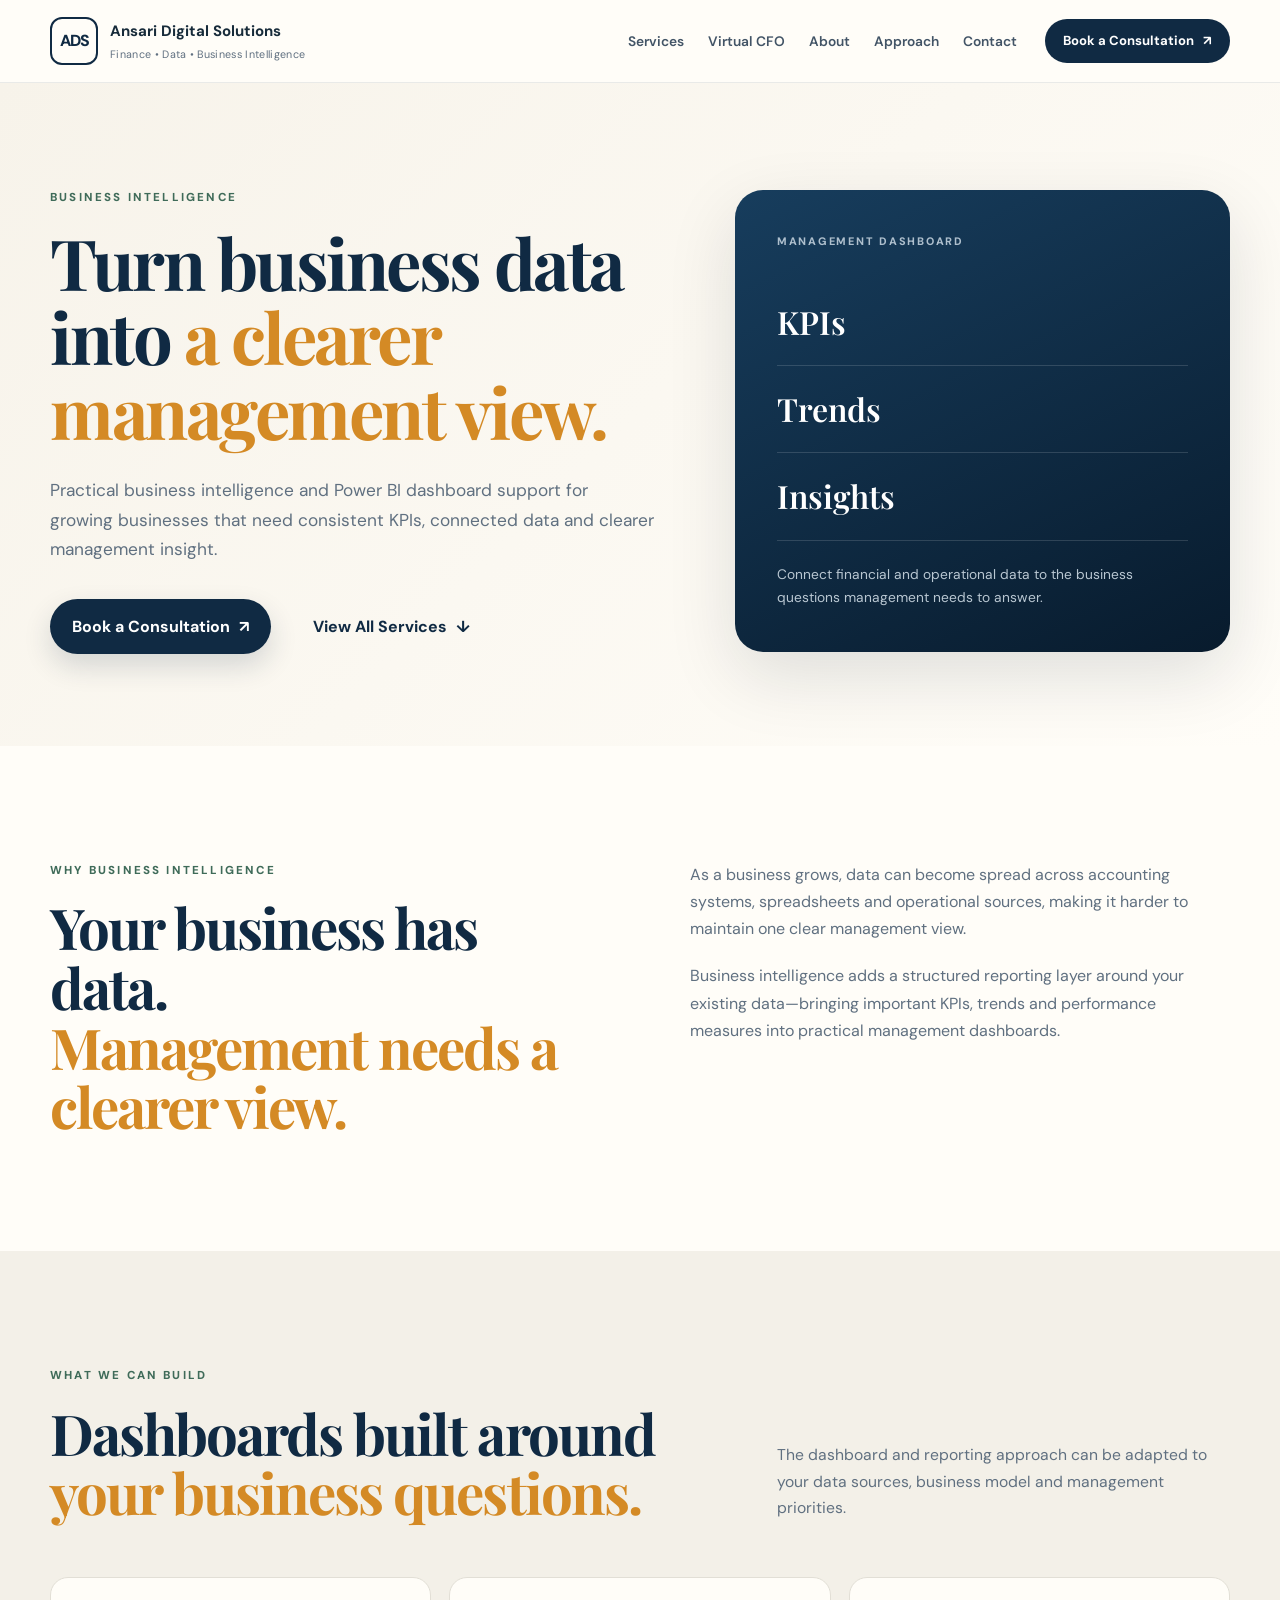
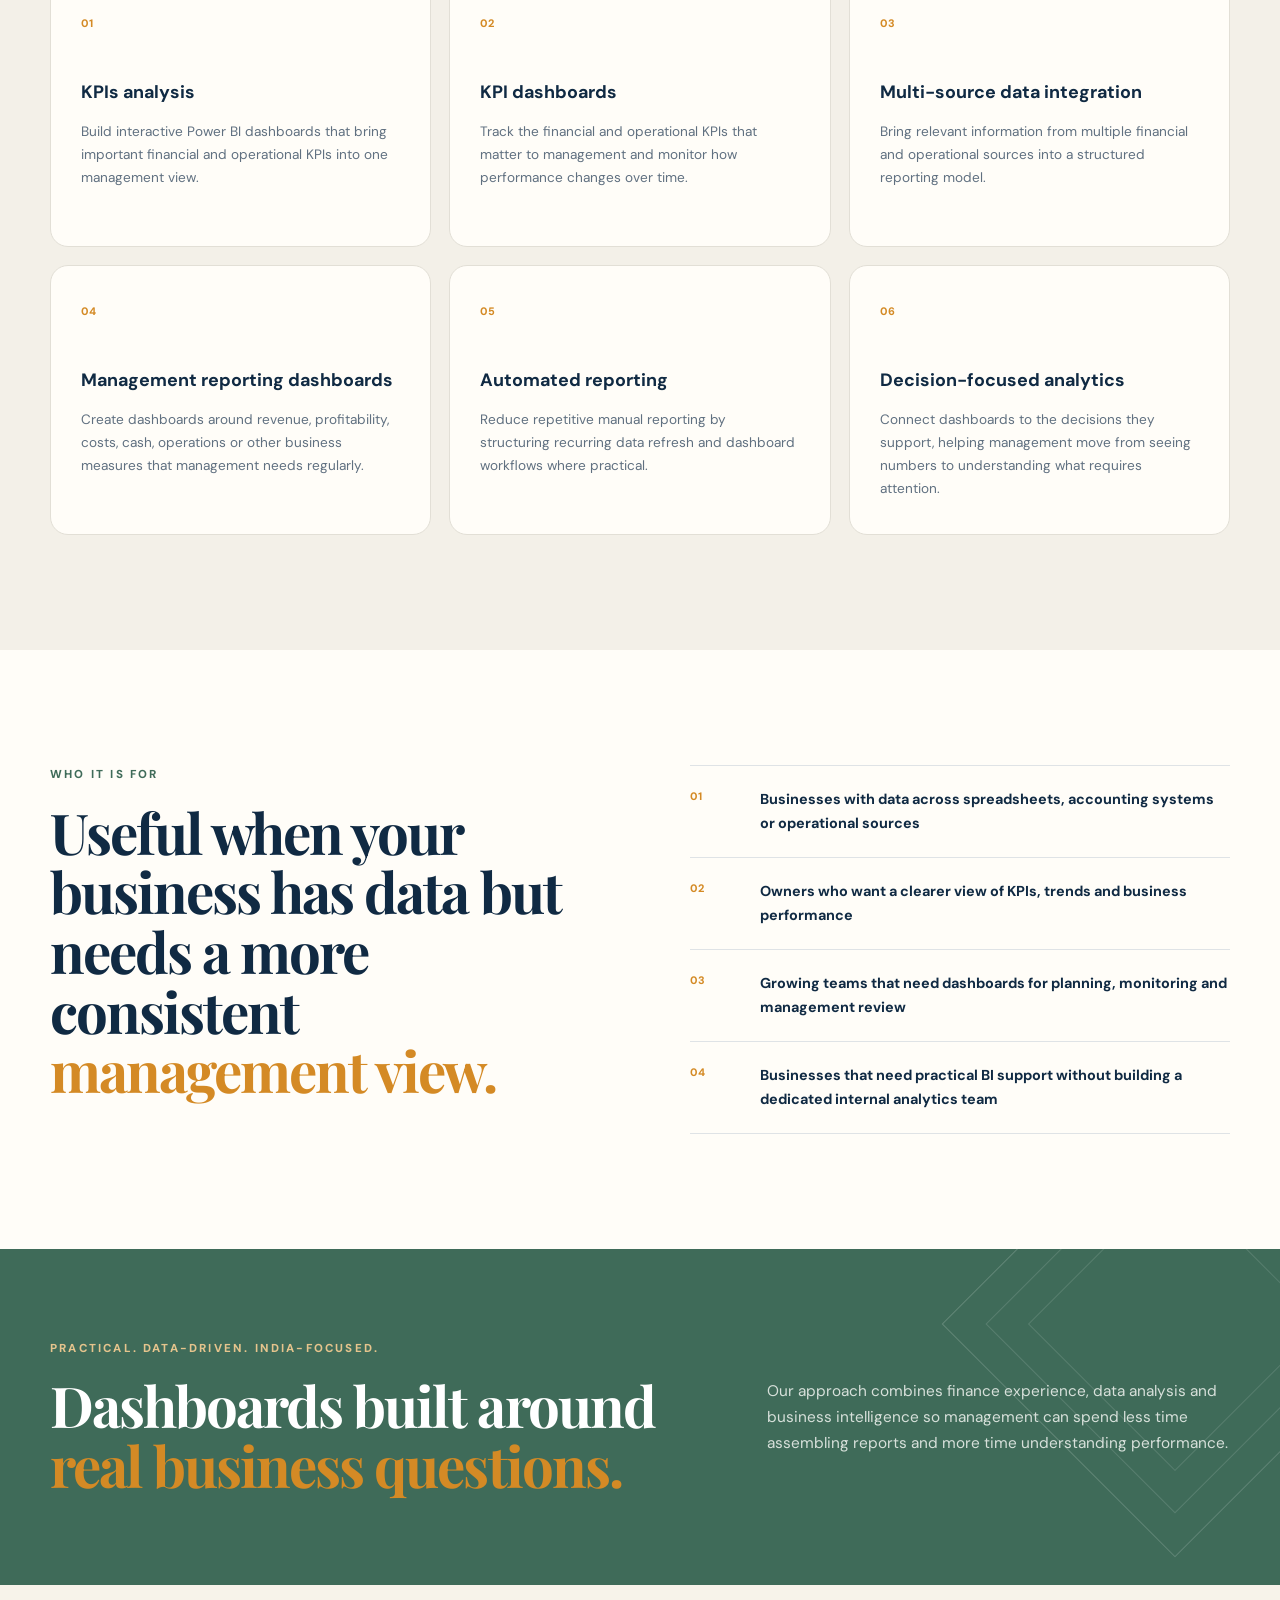
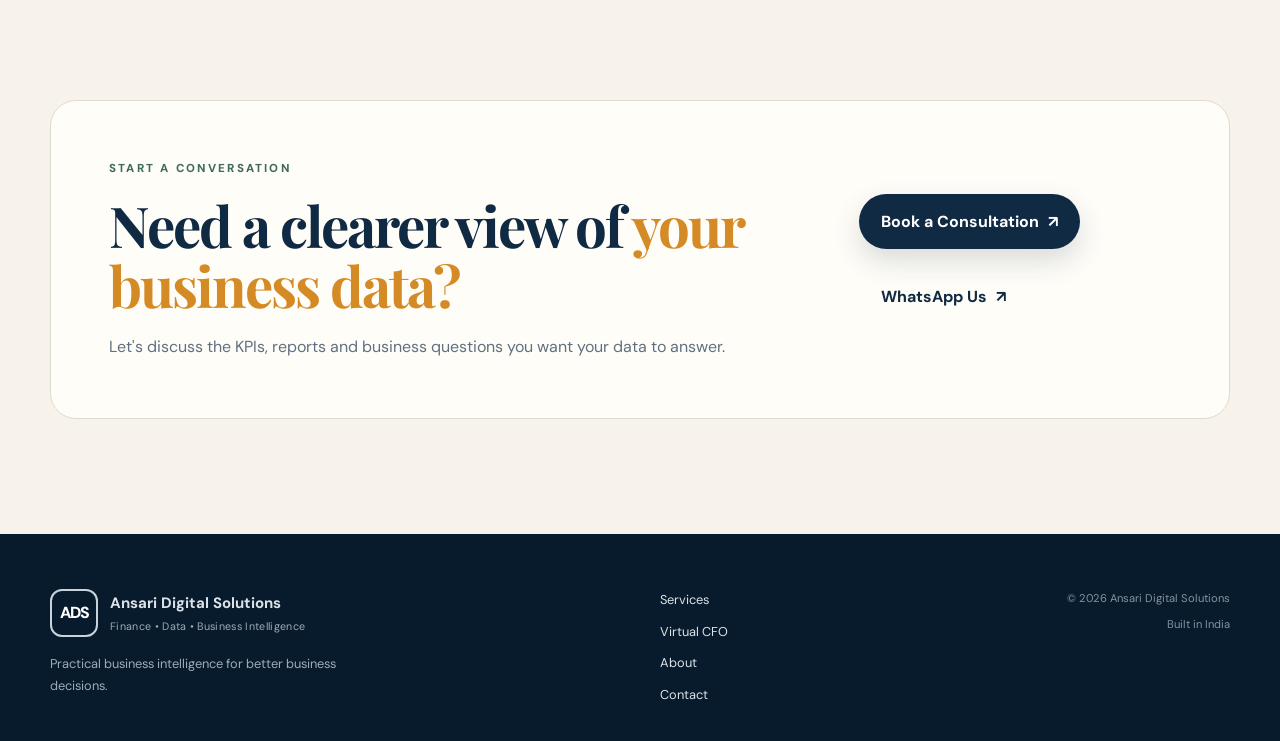
==== commit ac8295ba: "Fix Business Intelligence page consistency" ====
--- a/services/business-intelligence/index.html
+++ b/services/business-intelligence/index.html
@@ -11,11 +11,11 @@
     <meta property="og:type" content="website">
     <meta property="og:url" content="https://www.ansaridigitalsolutions.com/services/business-intelligence/">
     <meta property="og:title" content="Business Intelligence & Power BI Services in India | Ansari Digital Solutions">
-    <meta property="og:description" content="Practical business intelligence for growing businesses through financial review, cash-flow visibility, budgeting, MIS and decision support.">
+    <meta property="og:description" content="Practical business intelligence and Power BI dashboard support for growing businesses through KPI reporting, multi-source data integration and management insights.">
     <meta property="og:site_name" content="Ansari Digital Solutions">
     <meta name="twitter:card" content="summary">
     <meta name="twitter:title" content="Business Intelligence & Power BI Services in India | Ansari Digital Solutions">
-    <meta name="twitter:description" content="Practical business intelligence for growing businesses through financial review, cash-flow visibility, budgeting, MIS and decision support.">
+    <meta name="twitter:description" content="Practical business intelligence and Power BI dashboard support for growing businesses through KPI reporting, multi-source data integration and management insights.">
     <link rel="preconnect" href="https://fonts.googleapis.com">
     <link rel="preconnect" href="https://fonts.gstatic.com" crossorigin>
     <link href="https://fonts.googleapis.com/css2?family=DM+Sans:wght@400;500;600;700&family=Playfair+Display:wght@600;700&display=swap" rel="stylesheet">
@@ -80,7 +80,7 @@
                 <div>
                     <p class="eyebrow">BUSINESS INTELLIGENCE</p>
                     <h1>Turn business data into <em>a clearer management view.</em></h1>
-                    <p class="service-lead">Practical business intelligence for growing businesses that have accounting activity in place but need stronger financial visibility, structured review and better decision support.</p>
+                    <p class="service-lead">Practical business intelligence and Power BI dashboard support for growing businesses that need consistent KPIs, connected data and clearer management insight.</p>
                     <div class="hero-actions">
                         <a class="button button-primary" href="/#contact">Book a Consultation <span>↗</span></a>
                         <a class="button button-text" href="/#services">View All Services <span>↓</span></a>
@@ -127,7 +127,7 @@
                     </article>
                     <article>
                         <span>02</span>
-                        <h3>KPIs-flow visibility</h3>
+                        <h3>KPI dashboards</h3>
                         <p>Track the financial and operational KPIs that matter to management and monitor how performance changes over time.</p>
                     </article>
                     <article>
@@ -189,7 +189,7 @@
                 </div>
                 <div class="hero-actions">
                     <a class="button button-primary" href="/#contact">Book a Consultation <span>↗</span></a>
-                    <a class="button button-text" href="https://wa.me/919288440270?text=Hello%20Ansari%20Digital%20Solutions%2C%20I%20would%20like%20to%20discuss%20Virtual%20CFO%20support." target="_blank" rel="noopener noreferrer">WhatsApp Us <span>↗</span></a>
+                    <a class="button button-text" href="https://wa.me/919288440270?text=Hello%20Ansari%20Digital%20Solutions%2C%20I%20would%20like%20to%20discuss%20Business%20Intelligence%20and%20Power%20BI%20dashboard%20services." target="_blank" rel="noopener noreferrer">WhatsApp Us <span>↗</span></a>
                 </div>
             </div>
         </section>
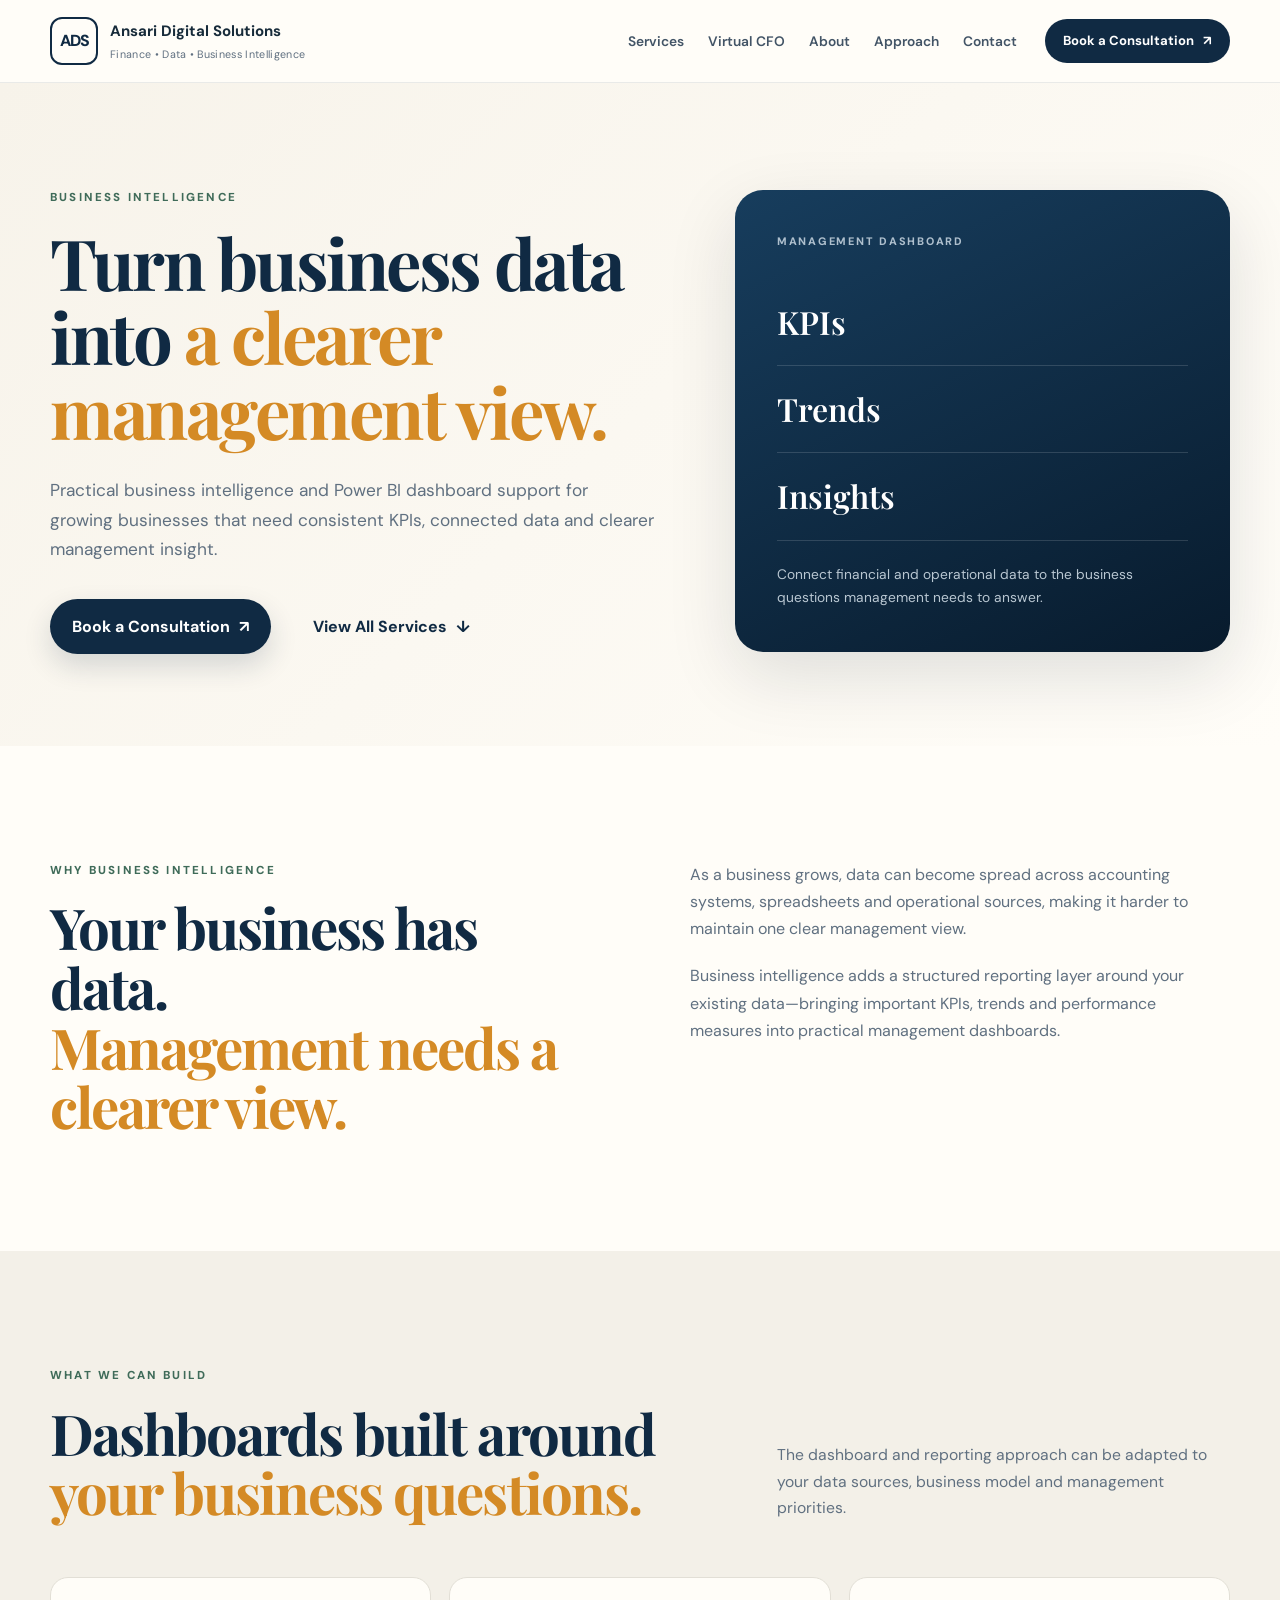
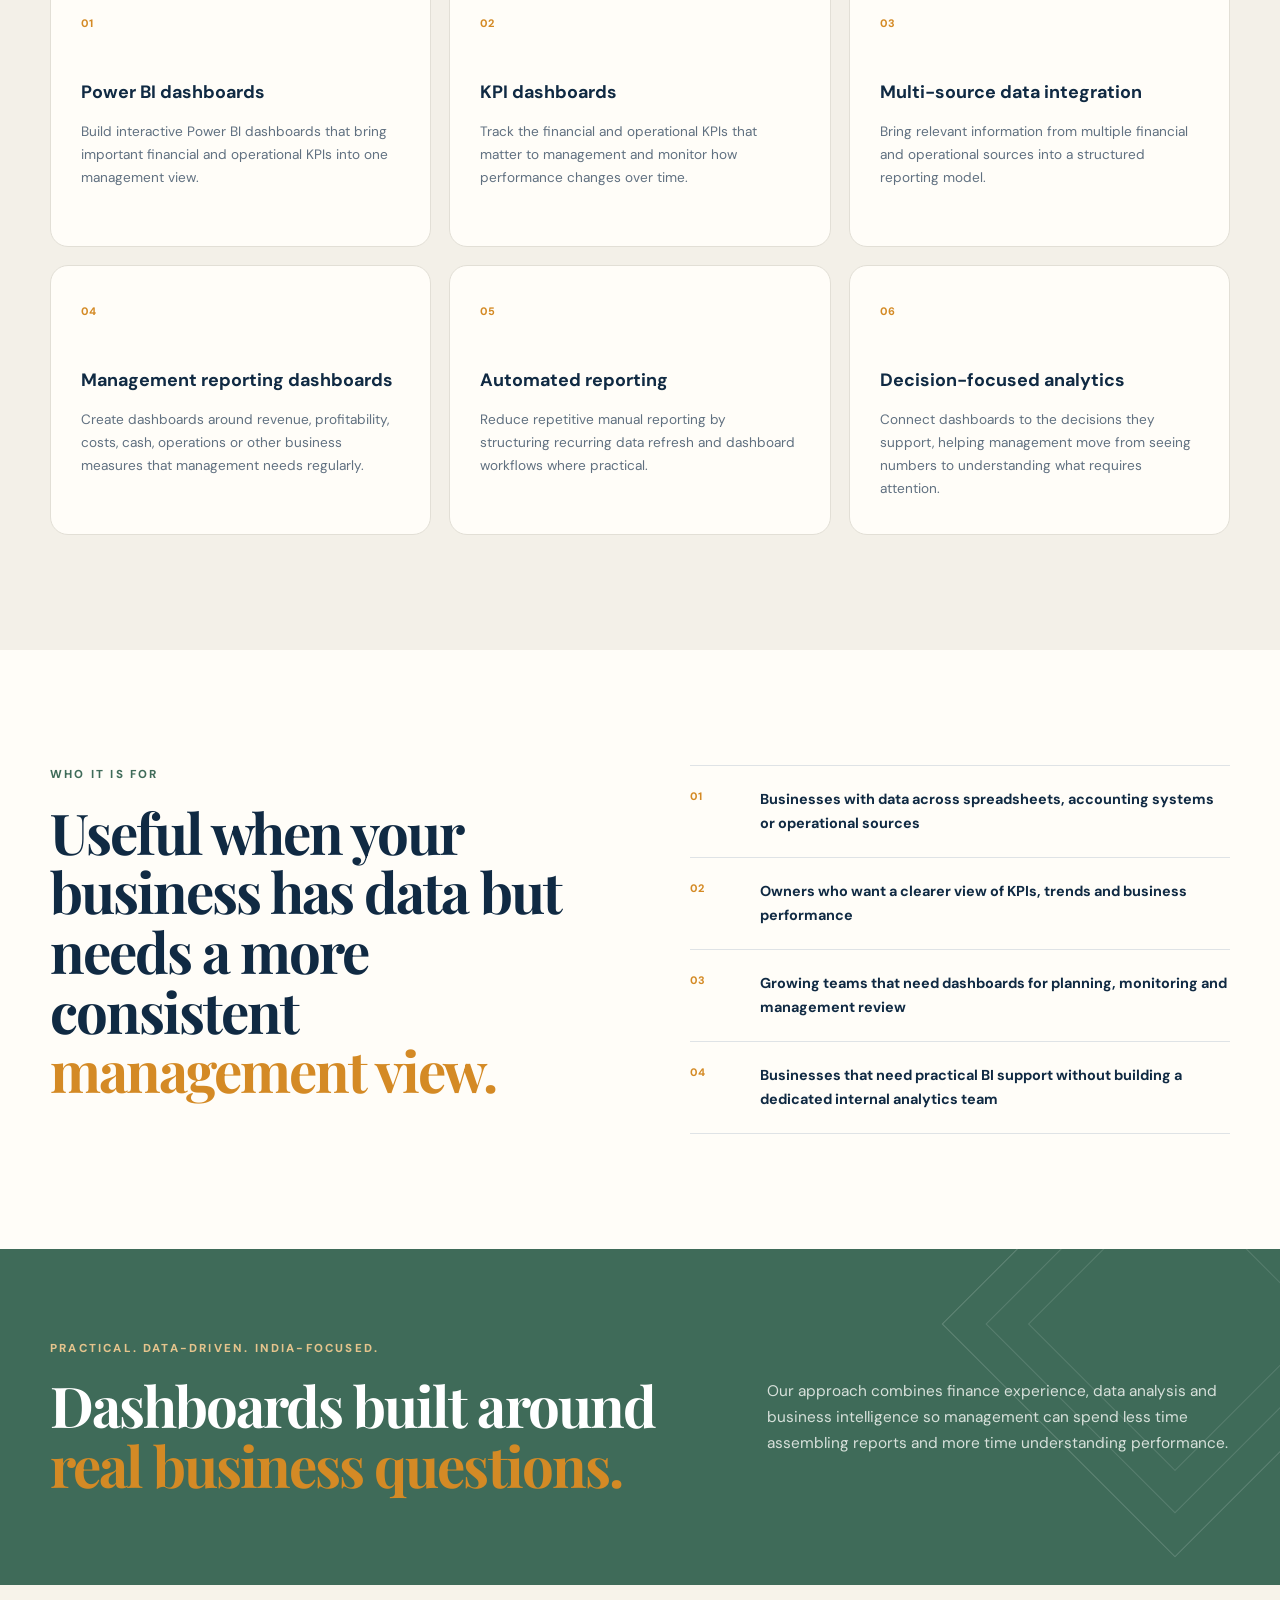
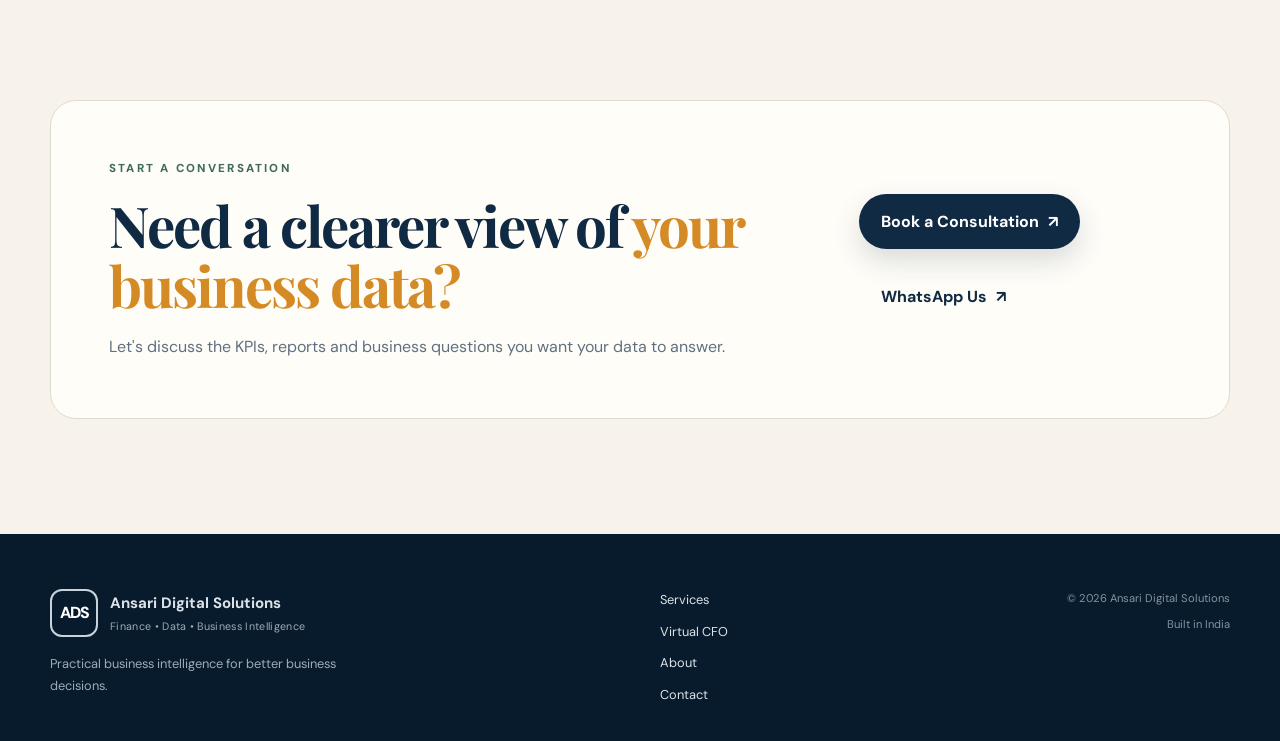
==== commit 2378964d: "Correct Business Intelligence feature heading" ====
--- a/services/business-intelligence/index.html
+++ b/services/business-intelligence/index.html
@@ -122,7 +122,7 @@
                 <div class="service-feature-grid">
                     <article>
                         <span>01</span>
-                        <h3>KPIs analysis</h3>
+                        <h3>Power BI dashboards</h3>
                         <p>Build interactive Power BI dashboards that bring important financial and operational KPIs into one management view.</p>
                     </article>
                     <article>
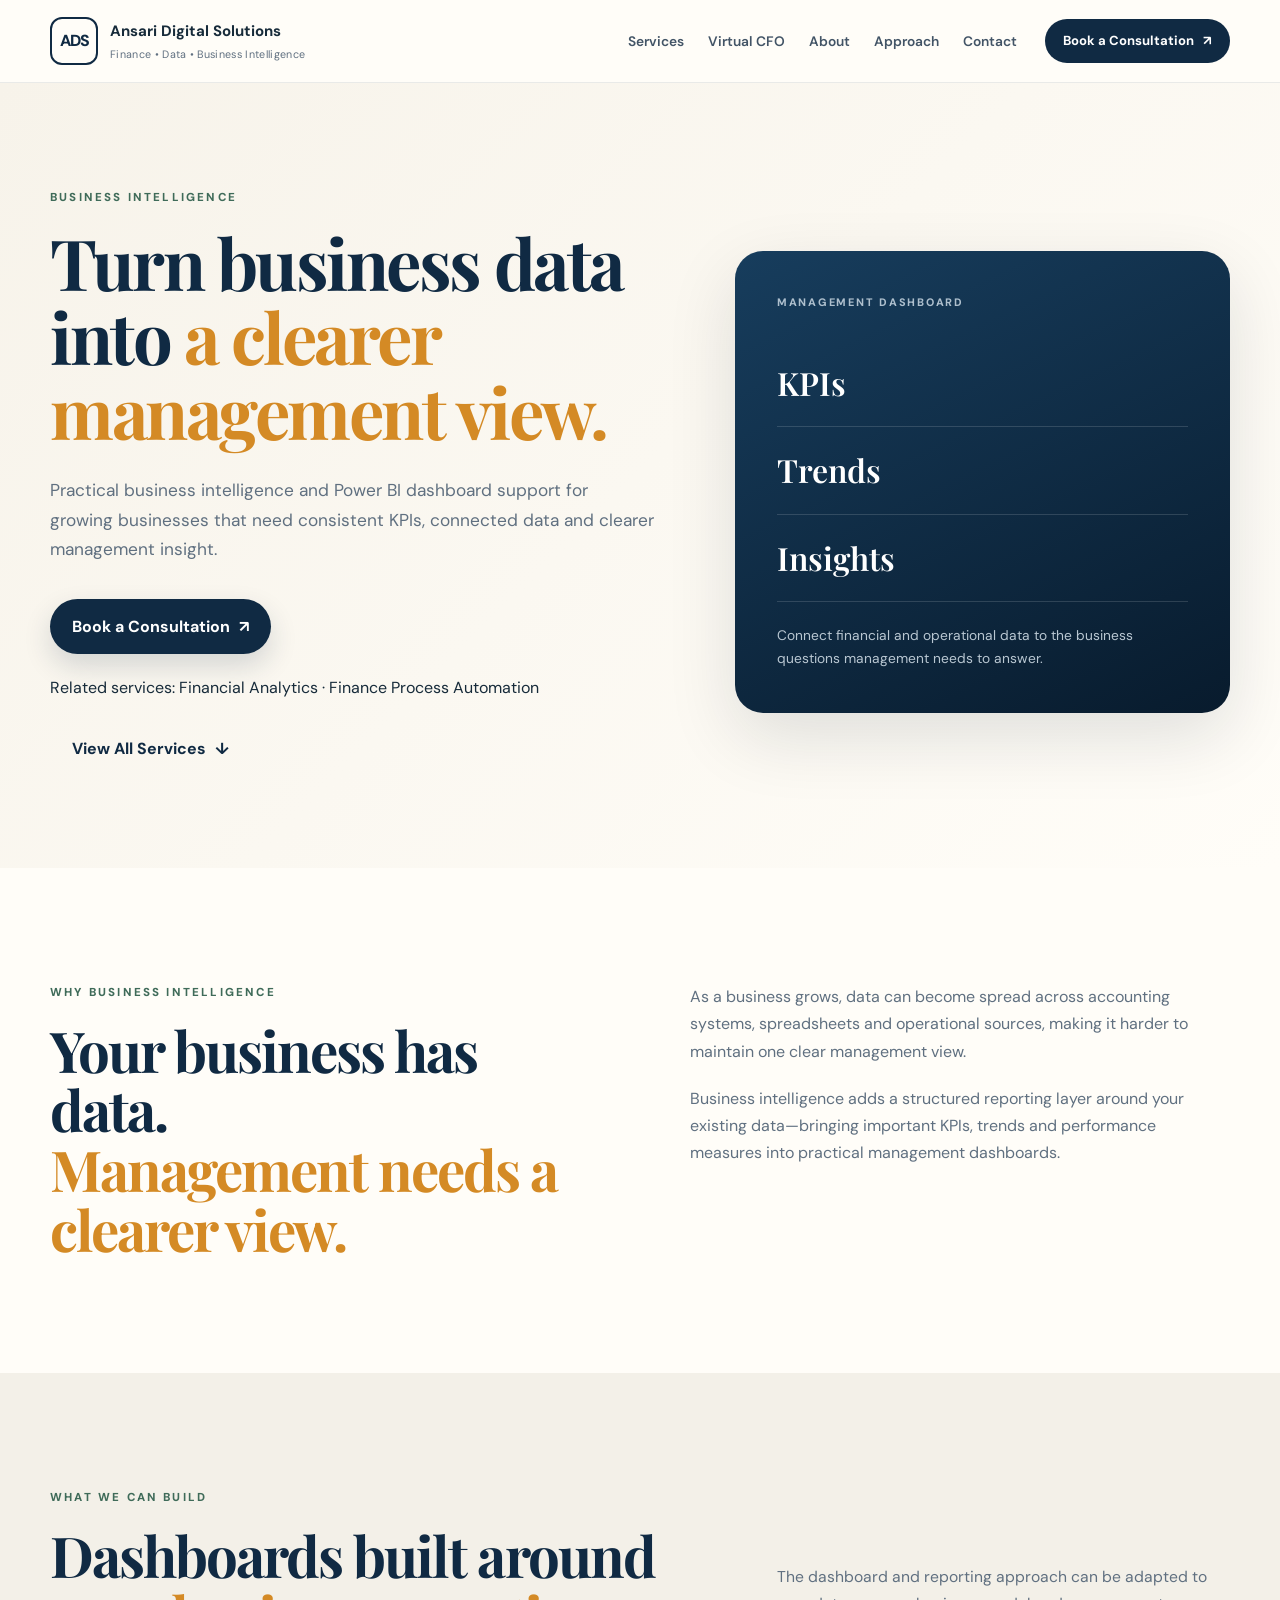
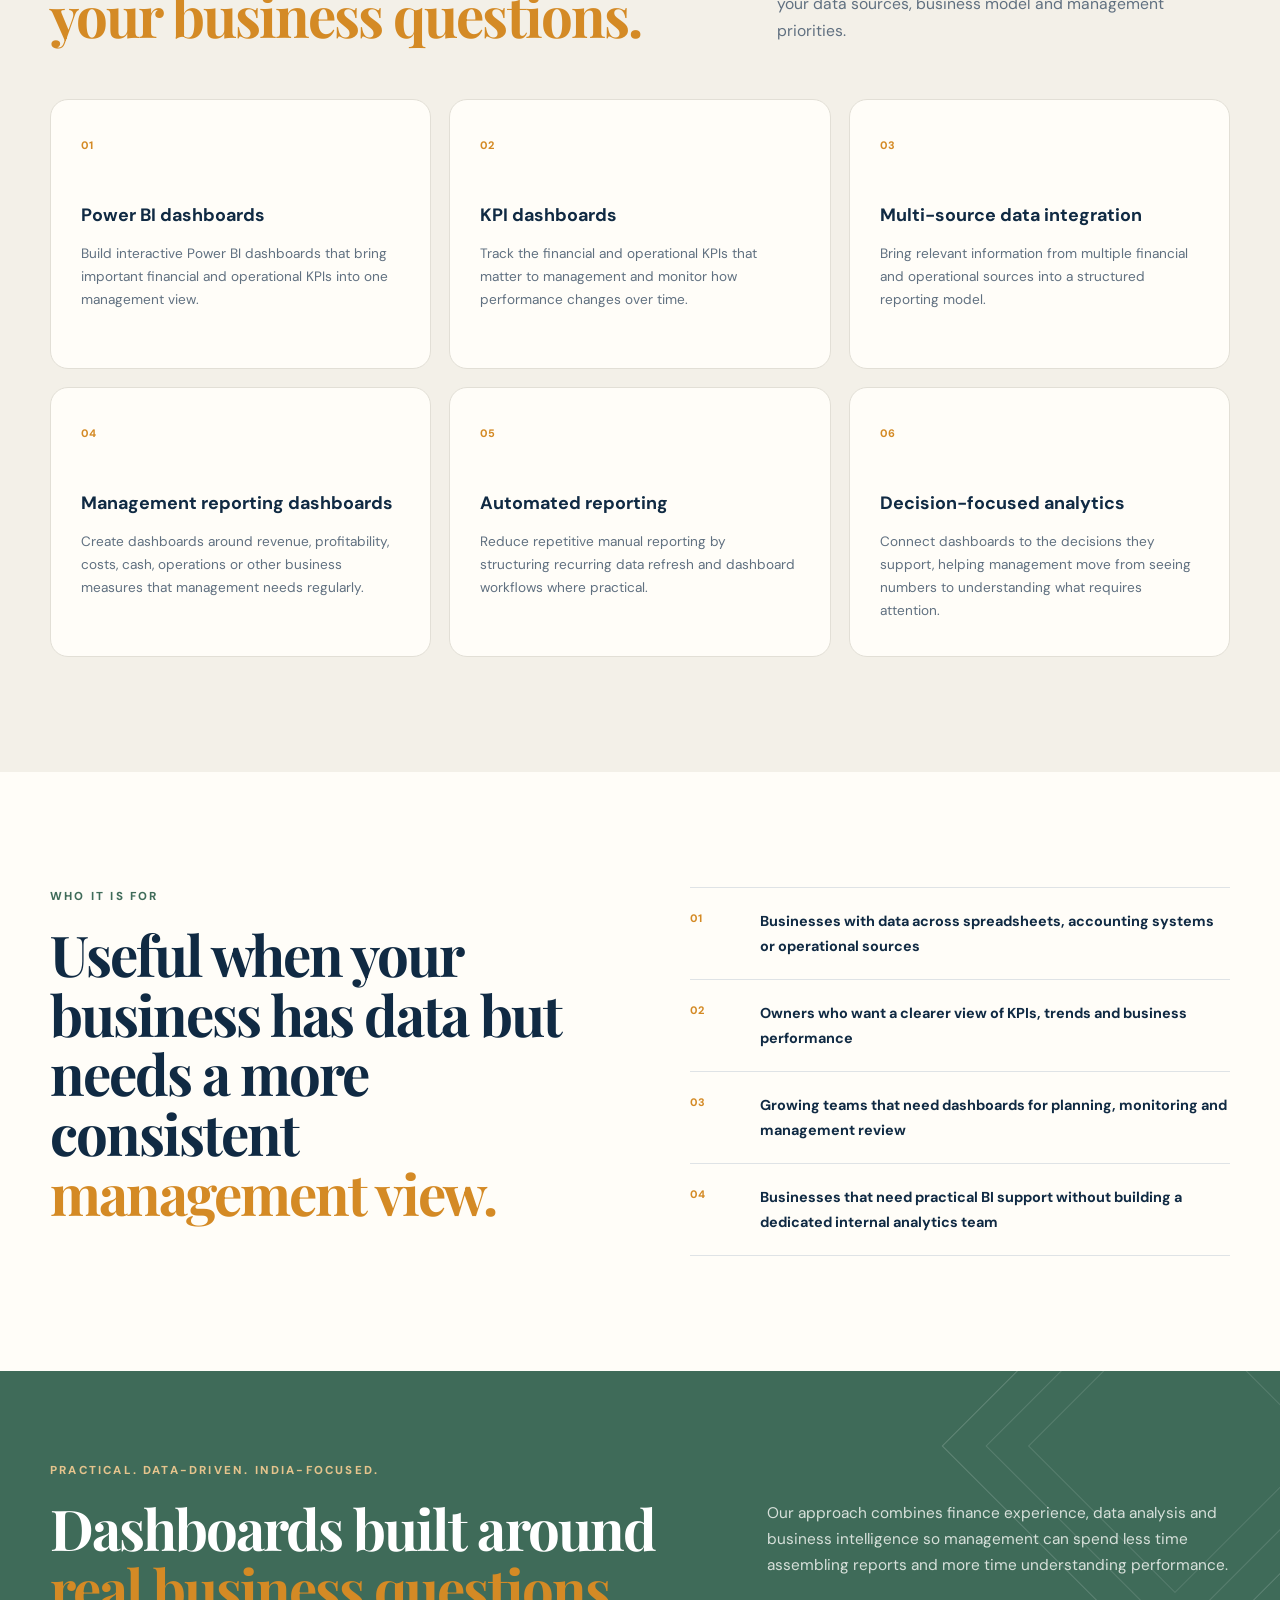
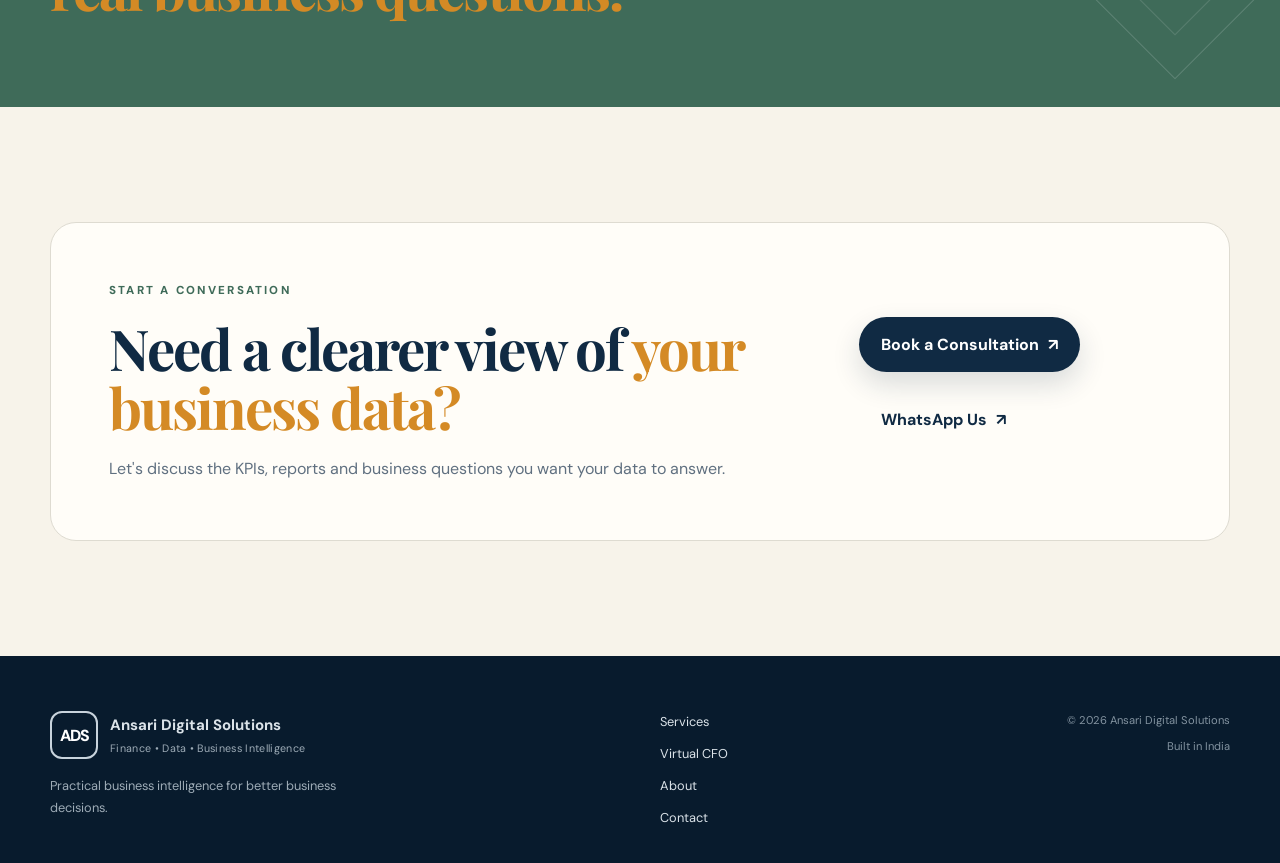
==== commit 8668b321: "Add contextual internal service links" ====
--- a/services/business-intelligence/index.html
+++ b/services/business-intelligence/index.html
@@ -83,6 +83,7 @@
                     <p class="service-lead">Practical business intelligence and Power BI dashboard support for growing businesses that need consistent KPIs, connected data and clearer management insight.</p>
                     <div class="hero-actions">
                         <a class="button button-primary" href="/#contact">Book a Consultation <span>↗</span></a>
+                        <p class="service-related">Related services: <a href="/services/financial-analytics/">Financial Analytics</a> · <a href="/services/finance-process-automation/">Finance Process Automation</a></p>
                         <a class="button button-text" href="/#services">View All Services <span>↓</span></a>
                     </div>
                 </div>
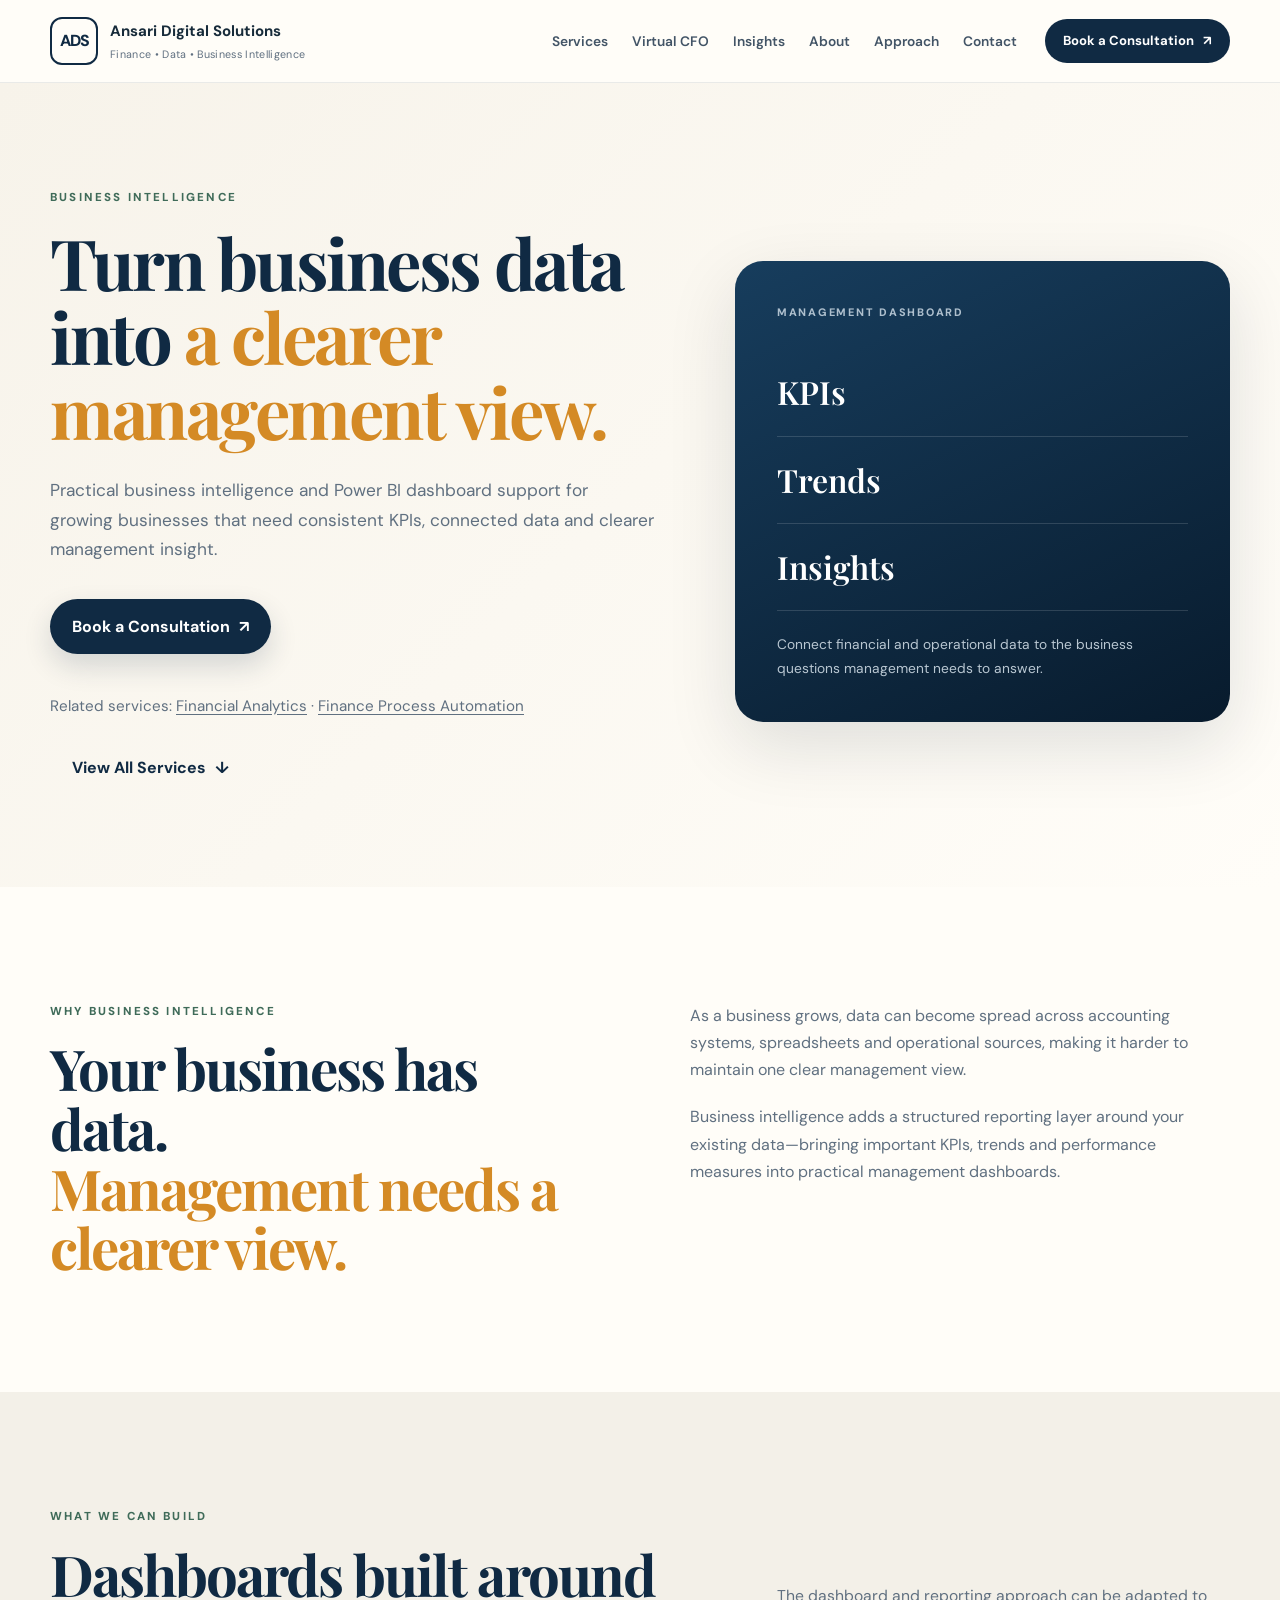
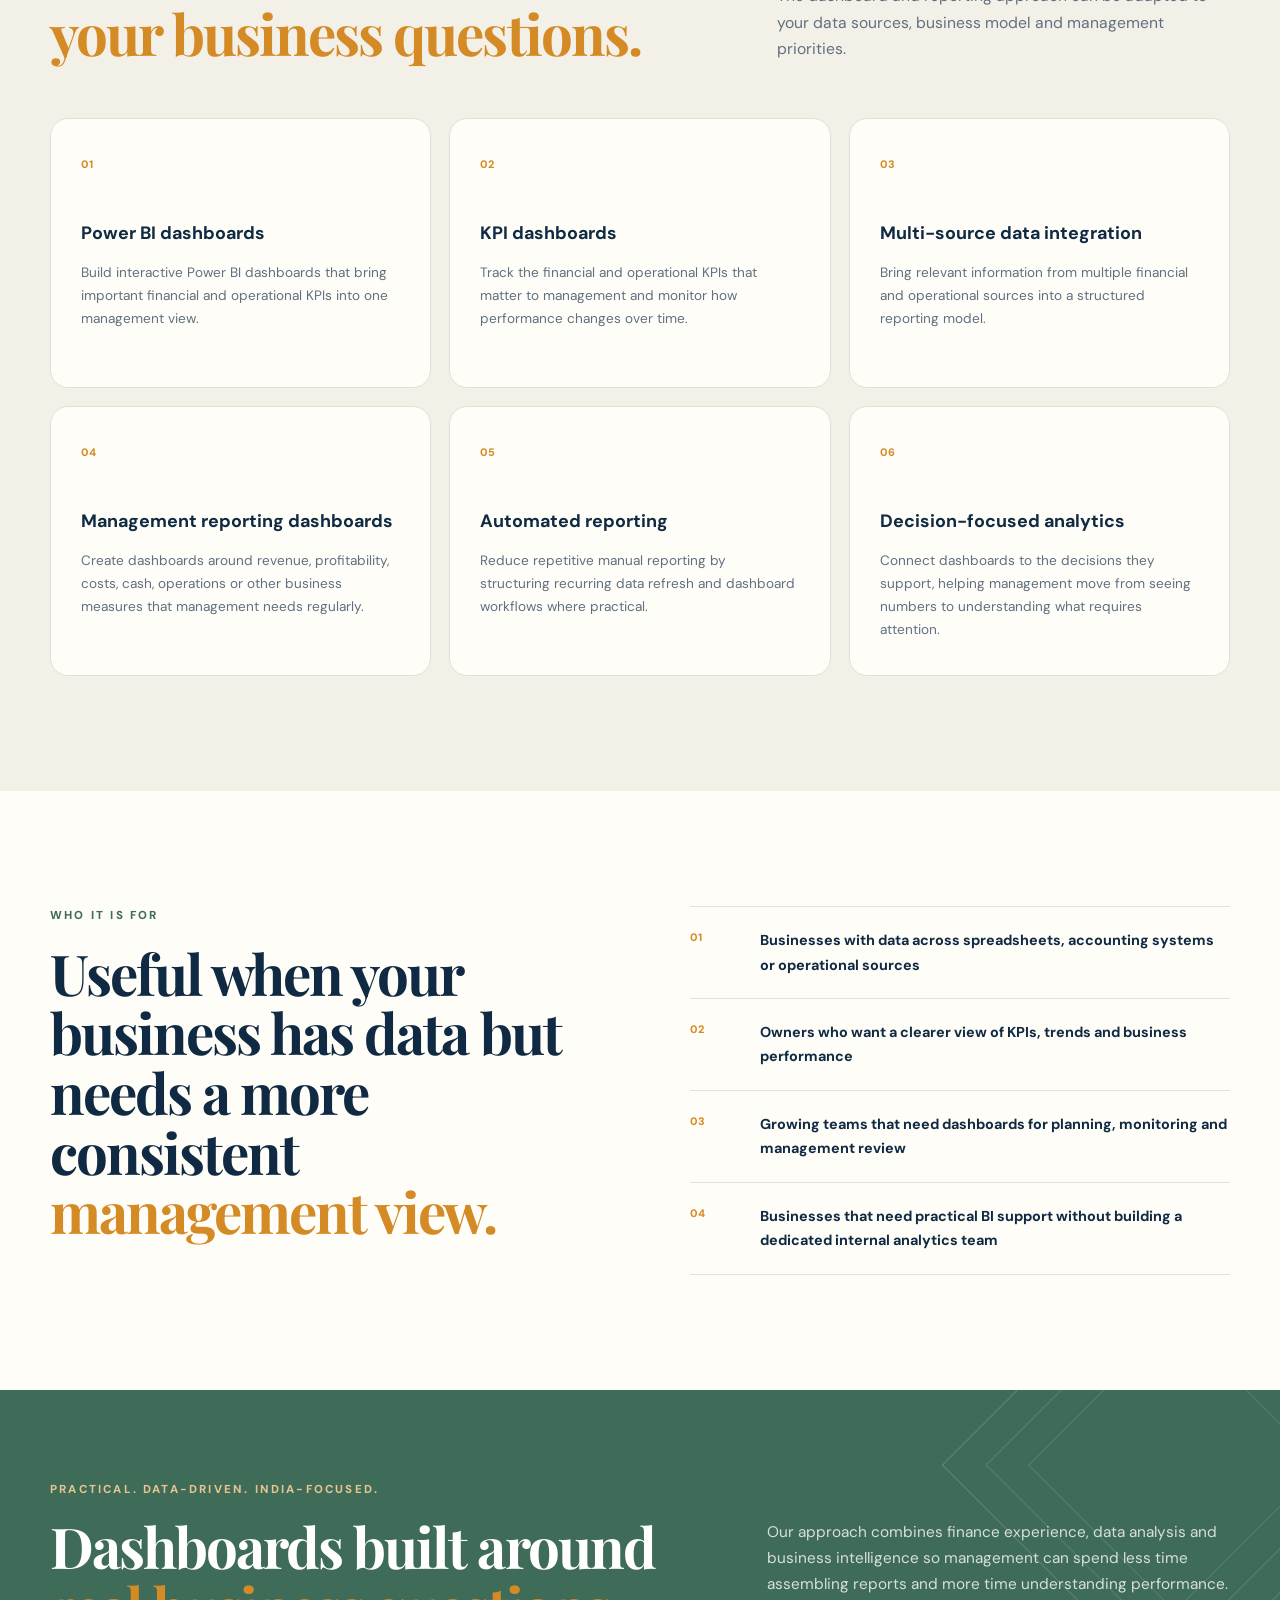
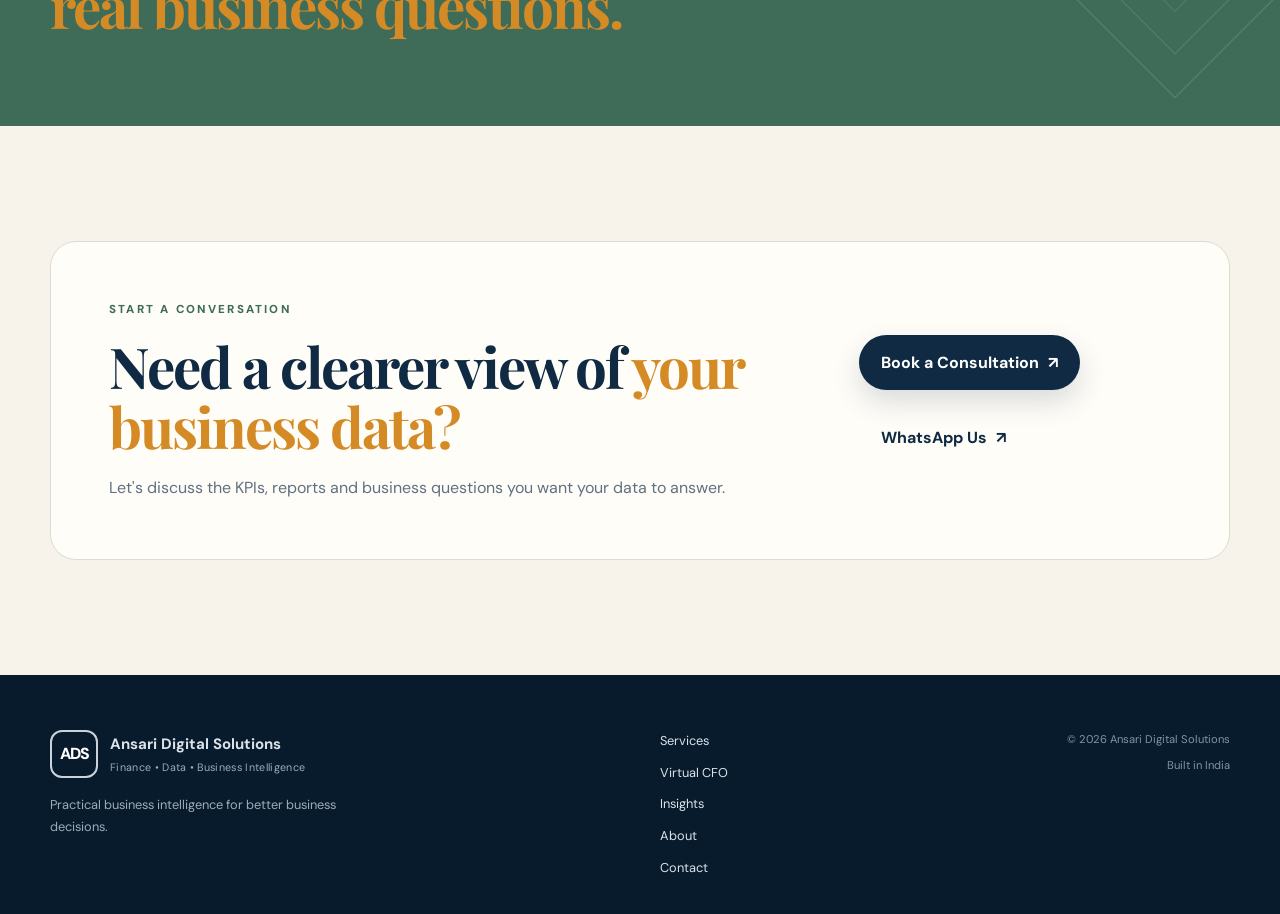
==== commit f402a026: "Add Insights navigation to service page" ====
--- a/services/business-intelligence/index.html
+++ b/services/business-intelligence/index.html
@@ -65,6 +65,7 @@
                 <ul class="nav-links">
                     <li><a href="/#services">Services</a></li>
                     <li><a href="/#virtual-cfo">Virtual CFO</a></li>
+                    <li><a href="/insights/">Insights</a></li>
                     <li><a href="/#about">About</a></li>
                     <li><a href="/#approach">Approach</a></li>
                     <li><a href="/#contact">Contact</a></li>
@@ -208,6 +209,7 @@
             <div class="footer-links">
                 <a href="/#services">Services</a>
                 <a href="/services/virtual-cfo/">Virtual CFO</a>
+                <a href="/insights/">Insights</a>
                 <a href="/#about">About</a>
                 <a href="/#contact">Contact</a>
             </div>
--- a/style.css
+++ b/style.css
@@ -436,3 +436,21 @@
     .service-feature-grid { grid-template-columns: 1fr; }
     .service-cta { padding: 34px 25px; }
 }
+
+
+/* Contextual service links */
+.service-related {
+    margin-top: 1.25rem;
+    color: var(--muted, #5d6570);
+    font-size: 0.95rem;
+}
+
+.service-related a {
+    color: inherit;
+    text-decoration: underline;
+    text-underline-offset: 3px;
+}
+
+.service-related a:hover {
+    color: var(--navy, #15263a);
+}
